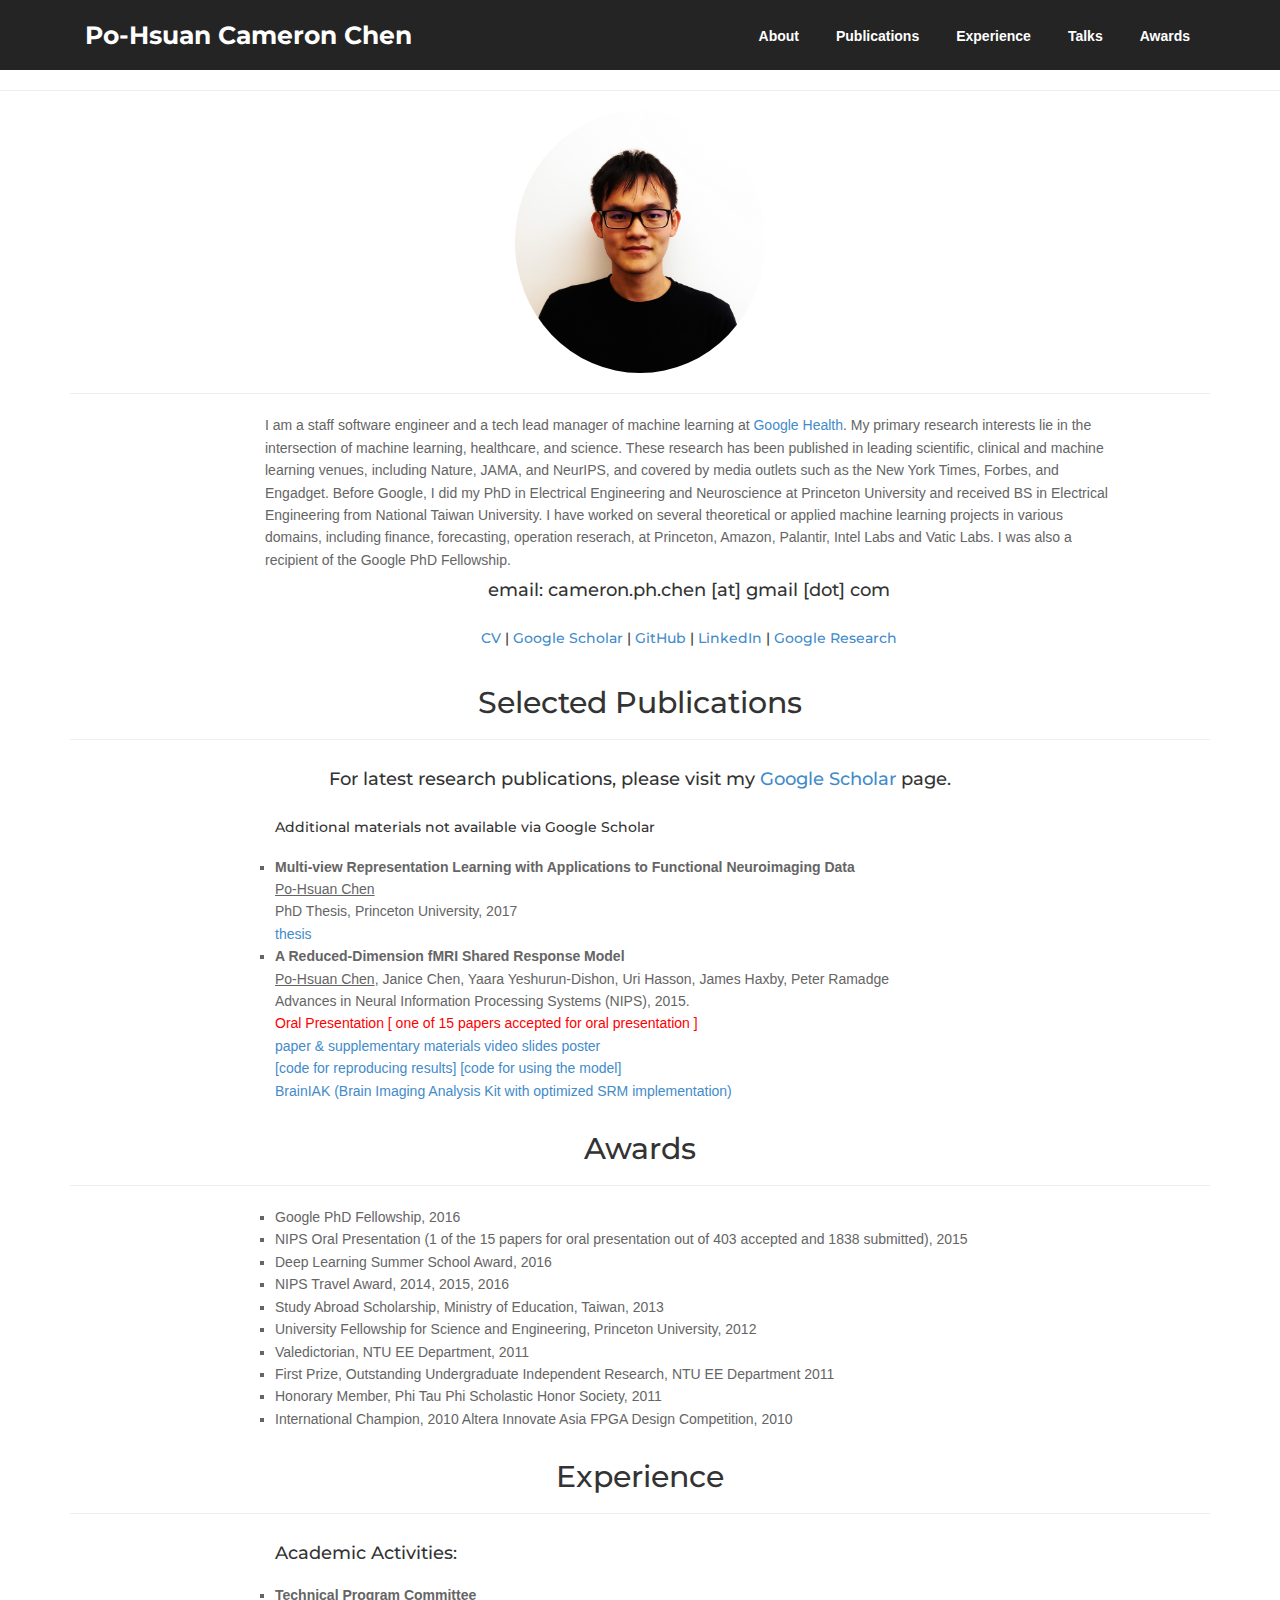
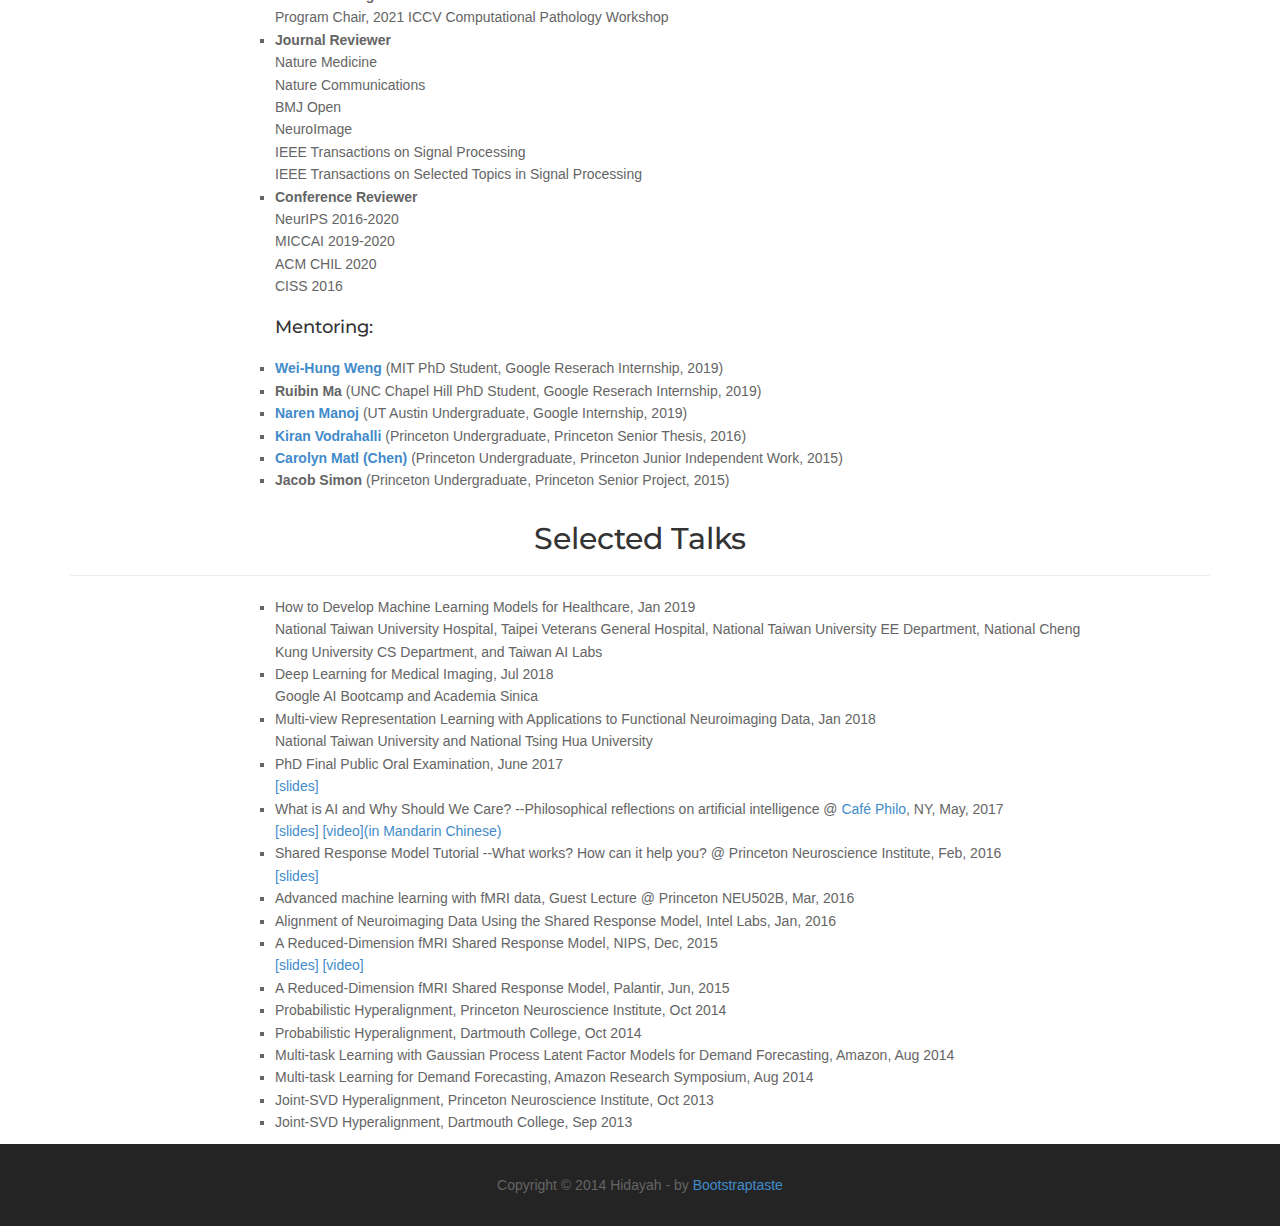
==== index.html @ 8812763a "update" ====
<!DOCTYPE html>
<html lang="en">
  <head>
    <meta charset="utf-8">
    <meta http-equiv="X-UA-Compatible" content="IE=edge">
    <meta name="viewport" content="width=device-width, initial-scale=1">
    <title>Po-Hsuan Cameron Chen</title>
    <!-- Bootstrap -->
    <link href="css/bootstrap.min.css" rel="stylesheet">
	<link rel="stylesheet" href="css/font-awesome.min.css" />
	<link rel="stylesheet" href="css/font-awesome.css" />
	<link rel="stylesheet" href="js/fancybox/jquery.fancybox.css" type="text/css" media="screen" />
	<link rel="stylesheet" type="text/css" href="css/isotope.css" media="screen" />
	<link rel="stylesheet" href="css/style.css">
    <!-- HTML5 Shim and Respond.js IE8 support of HTML5 elements and media queries -->
    <!-- WARNING: Respond.js doesn't work if you view the page via file:// -->
    <!--[if lt IE 9]>
      <script src="https://oss.maxcdn.com/html5shiv/3.7.2/html5shiv.min.js"></script>
      <script src="https://oss.maxcdn.com/respond/1.4.2/respond.min.js"></script>
    <![endif]-->
  </head>
  <body>
    <header>
		<div class="main-menu">
			<div class="container">
				<div class="row">
					<div class="col-md-6">						
						<h1><a class="navbar-brand" href="index.html" data-0="line-height:90px;" data-300="line-height:50px;">Po-Hsuan Cameron Chen
						</a></h1>   						
					</div>						
					<div class="col-md-6">
						<div class="dropdown">
							<ul class="nav nav-pills">
                    			<li class="page-scroll">
                        			<a href="#about">About</a>
                    			</li>
                    			<li class="page-scroll">
                                    <a href="#publications">Publications</a>
                                </li>
                                <li class="page-scroll">
                                    <a href="#experience">Experience</a>
                                </li>
                                <li class="page-scroll">
                                    <a href="#talks">Talks</a>
                                </li>
                                <li class="page-scroll">
                                    <a href="#awards">Awards</a>
                                </li>
							</ul>
						</div>
					</div>	
				</div>				
			</div>
		</div>
	</header>
    <!--div class="slider" align="middle">      
        <img src="img/profile_pic.jpg" alt="" class="img-circle center-block" width= 250>           
    </div-->

    <div class="row">
          <div class="col-lg-12 text-center">                
          <hr class="star-light">
          </div>
    </div>

    <img src="img/profile_pic.jpg" alt="" class="img-circle center-block" width= 250>           
	<!--div class="slider" align="middle">		
		<img src="img/profile_pic.jpg" alt="" class="img-circle center-block" width= 250>			
	</div-->

	<!-- column content -->
    <section class="success" id="about">
        <div class="container">
            <div class="row">
                <div class="col-lg-12 text-center">
                    
                    <hr class="star-light">
                </div>
            </div>
            <div class="row">
                <div class="col-lg-9 col-lg-offset-2">

                    I am a staff software engineer and a tech lead manager of machine learning at <a href="https://health.google/">Google Health</a>. My primary research interests lie in the intersection of machine learning, healthcare, and science. These research has been published in leading scientific, clinical and machine learning venues, including Nature, JAMA, and NeurIPS, and covered by media outlets such as the New York Times, Forbes, and Engadget. Before Google, I did my PhD in Electrical Engineering and Neuroscience at Princeton University and received BS in Electrical Engineering from National Taiwan University. I have worked on several theoretical or applied machine learning projects in various domains, including finance, forecasting, operation reserach, at Princeton, Amazon, Palantir, Intel Labs and Vatic Labs. I was also a recipient of the Google PhD Fellowship.

                    <div class="col-lg-12 text-center">
                        <h4>email: cameron.ph.chen [at] gmail [dot] com</h4>
                    </div>
                    
                    <div class="col-lg-12 text-center">
                        <h5><a href="files/Po-Hsuan_Cameron_Chen_CV.pdf">CV</a> | <a href="https://scholar.google.com/citations?hl=en&user=OrhZiAIAAAAJ/">Google Scholar</a> | <a href="https://github.com/cameronphchen">GitHub</a> | <a href="https://www.linkedin.com/in/cameronphchen/">LinkedIn</a> | <a href="https://research.google/people/PoHsuanCameronChen/">Google Research</a> </h5>
                        
                    </div>

                    
                </div>
            </div>
        </div>
    </section>	

    <section class="success" id="publications">
        <div class="container">
            <div class="row">
                <div class="col-lg-12 text-center">
                    <h2>Selected Publications</h2>
                    <hr class="star-light">
                </div>
                <div class="col-lg-12 text-center">
                    <h4>For latest research publications, please visit my <a target="_blank" href="https://scholar.google.com/citations?user=OrhZiAIAAAAJ&hl=en">Google Scholar</a> page. </h4>
                </div>
            </div>
            <UL TYPE="square" class="col-lg-9 col-lg-offset-2 text-left">
                <!-- <li><strong>Vulnerability of Antarctica’s ice shelves to meltwater-driven fracture</strong><br>
                    Ching-Yao Lai, Jonathan Kingslake, Martin G. Wearing, <u>Po-Hsuan Cameron Chen</u>, Pierre Gentine, Harold Li, Julian J. Spergel, J. Melchior van Wessem<br>
                    Nature, 2020<br>
                    <a target="_blank" href="https://rdcu.be/b6tyb">paper</a><br>
                </li>
                <li><strong>Lessons Learned from Developing ML for Healthcare</strong><br>
                    Yun Liu, <u>Po-Hsuan Cameron Chen</u><br>
                    Google AI Blog, 2019<br>
                    <a target="_blank" href="https://ai.googleblog.com/2019/12/lessons-learned-from-developing-ml-for.html">blog</a><br>
                </li>
                <li><strong>How to read articles that use machine learning: Users’ Guides to the Medical Literature</strong><br>
                    Yun Liu*, <u>Po-Hsuan Cameron Chen</u>*, Jonathan Krause, Lily Peng<br>
                    JAMA, 2019<br>
                    <a target="_blank" href="https://jamanetwork.com/journals/jama/article-abstract/2754798">paper</a><br>
                </li>
                <li><strong>How to develop machine learning models for healthcare</strong><br>
                    <u>Po-Hsuan Cameron Chen</u>*, Yun Liu*, Lily Peng<br>
                    Nature Materials, 2019<br>
                    <a target="_blank" href="https://rdcu.be/bxGE4">paper</a><br> -->
                
                <h5>Additional materials not available via Google Scholar</h5>
                <li><strong>Multi-view Representation Learning with Applications to Functional Neuroimaging Data</strong><br>
                    <u>Po-Hsuan Chen</u><br>
                    PhD Thesis, Princeton University, 2017<br>
                    <a target="_blank" href="files/pohsuan_chen_thesis.pdf">thesis</a><br>
                </li>
                <li><strong>A Reduced-Dimension fMRI Shared Response Model</strong><br>
                    <u>Po-Hsuan Chen</u>, Janice Chen, Yaara Yeshurun-Dishon, Uri Hasson, James Haxby, Peter Ramadge <br>
                    Advances in Neural Information Processing Systems (NIPS), 2015. <br>
                    <font color="red">Oral Presentation [ one of 15 papers accepted for oral presentation ]</font> <br>
                    <a target="_blank" href="http://papers.nips.cc/paper/5855-a-reduced-dimension-fmri-shared-response-model">paper & supplementary materials</a>
                    <a target="_blank" href="http://research.microsoft.com/apps/video/?id=259642">video</a>
                    <a target="_blank" href="files/20151210_NIPS_slides.pdf">slides</a>
                    <a target="_blank" href="files/20151210_NIPS_poster.pdf">poster</a> <br>
                    <a target="_blank" href="https://github.com/cameronphchen/SRM">[code for reproducing results]</a>
                    <a target="_blank" href="https://github.com/cameronphchen/Use_SRM">[code for using the model]</a><br>
                    <a target="_blank" href="https://github.com/IntelPNI/brainiak">BrainIAK (Brain Imaging Analysis Kit with optimized SRM implementation)</a>
                </li>
            </UL>
        </div>
    </section>	

    <section class="success" id="awards">
        <div class="container">
            <div class="row">
                <div class="col-lg-12 text-center">
                    <h2>Awards</h2>
                    <hr class="star-light">
                </div>
            </div>
            <UL TYPE="square" class="col-lg-9 col-lg-offset-2 text-left">
                <li>Google PhD Fellowship, 2016</li>
                <li>NIPS Oral Presentation (1 of the 15 papers for oral presentation out of 403 accepted and 1838 submitted), 2015</li>
                <li>Deep Learning Summer School Award, 2016</li>
                <li>NIPS Travel Award,  2014, 2015, 2016</li>
                <li>Study Abroad Scholarship, Ministry of Education, Taiwan, 2013</li>
                <li>University Fellowship for Science and Engineering, Princeton University, 2012</li>
                <li>Valedictorian, NTU EE Department, 2011</li>
                <li>First Prize, Outstanding Undergraduate Independent Research, NTU EE Department 2011</li>
                <li>Honorary Member, Phi Tau Phi Scholastic Honor Society, 2011</li>
                <li>International Champion, 2010 Altera Innovate Asia FPGA Design Competition, 2010</li>
            </UL>
        </div>
    </section>  

    <section class="success" id="experience">
            <div class="container">
                <div class="row">
                    <div class="col-lg-12 text-center">
                        <h2>Experience</h2>
                        <hr class="star-light">
                    </div>
                </div>
                
                <UL TYPE="square" class="col-lg-9 col-lg-offset-2 text-left">
                    <header><h4>Academic Activities:</h4></header>
                    <li><b>Technical Program Committee</b> <br>
                        Program Chair, 2021 ICCV Computational Pathology Workshop<br>
                    <li><b>Journal Reviewer</b> <br>
                        Nature Medicine<br>
                        Nature Communications<br>
                        BMJ Open<br>
                        NeuroImage<br>
                        IEEE Transactions on Signal Processing<br>
                        IEEE Transactions on Selected Topics in Signal Processing<br>
                    <li><b>Conference Reviewer</b> <br>
                        NeurIPS 2016-2020<br>
                        MICCAI 2019-2020<br>
                        ACM CHIL 2020<br>
                        CISS 2016<br>
                </UL>

                <UL TYPE="square" class="col-lg-9 col-lg-offset-2 text-left">
                    <header><h4>Mentoring:</h4></header>
                    
                    <li><b><a href="https://ckbjimmy.github.io/">Wei-Hung Weng</a> </b> (MIT PhD Student, Google Reserach Internship, 2019)<br>
                    <li><b>Ruibin Ma</b> (UNC Chapel Hill PhD Student, Google Reserach Internship, 2019)<br>
                    <li><b><a href="https://health.google/">Naren Manoj</a> </b> (UT Austin Undergraduate, Google Internship, 2019)<br>
                    <li><b><a href="https://kiranvodrahalli.github.io/">Kiran Vodrahalli</a> </b> (Princeton Undergraduate, Princeton Senior Thesis, 2016)<br>
                    <li><b><a href="https://https://carolyncmatl.github.io/">Carolyn Matl (Chen)</a> </b> (Princeton Undergraduate, Princeton Junior Independent Work, 2015)<br>
                    <li><b>Jacob Simon</b> (Princeton Undergraduate, Princeton Senior Project, 2015)<br>
                </UL>

            </div>
        </section>  

    <section class="success" id="talks">
        <div class="container">
            <div class="row">
                <div class="col-lg-12 text-center">
                    <h2>Selected Talks</h2>
                    <hr class="star-light">
                </div>
            </div>
            <UL TYPE="square" class="col-lg-9 col-lg-offset-2 text-left">
                <li>How to Develop Machine Learning Models for Healthcare, Jan 2019 <br>
                    National Taiwan University Hospital, Taipei Veterans General Hospital, National Taiwan University EE Department, National Cheng Kung University CS Department, and Taiwan AI Labs</li>
                <li>Deep Learning for Medical Imaging, Jul 2018<br>
                    Google AI Bootcamp and Academia Sinica</li>
                <li>Multi-view Representation Learning with Applications to Functional Neuroimaging Data, Jan 2018
                    <br> National Taiwan University and National Tsing Hua University</li>
                <li>PhD Final Public Oral Examination, June 2017</li>
                    <a target="_blank" href="files/20170620_FPO.pdf"> [slides] </a> 
                <li>What is AI and Why Should We Care?  --Philosophical reflections on artificial intelligence @  <a target="_blank" href="https://www.facebook.com/cafephiloatNY/">Café Philo</a>, NY, May, 2017 <br>
                    <a target="_blank" href="files/cafephilo_ai_philosophy.pdf"> [slides] </a> 
                    <a target="_blank" href="https://www.facebook.com/cafephiloatNY/videos/747117622079884/"> [video](in Mandarin Chinese) </a>
                <li>Shared Response Model Tutorial --What works? How can it help you? @ Princeton Neuroscience Institute, Feb, 2016</li>
                    <a target="_blank" href="files/20170215_SRM_Tutorial.pdf"> [slides] </a> 
                <li>Advanced machine learning with fMRI data, Guest Lecture @ Princeton NEU502B, Mar, 2016</li>
                <li>Alignment of Neuroimaging Data Using the Shared Response Model, Intel Labs, Jan, 2016</li>
                <li>A Reduced-Dimension fMRI Shared Response Model, NIPS, Dec, 2015</li>
                    <a target="_blank" href="files/20151210_NIPS_slides.pdf">[slides]</a>
                    <a target="_blank" href="http://research.microsoft.com/apps/video/?id=259642">[video]</a>
                <li>A Reduced-Dimension fMRI Shared Response Model, Palantir, Jun, 2015</li>
                <li>Probabilistic Hyperalignment, Princeton Neuroscience Institute, Oct 2014</li>
                <li>Probabilistic Hyperalignment, Dartmouth College, Oct 2014</li>
                <li>Multi-task Learning with Gaussian Process Latent Factor Models for Demand Forecasting, Amazon, Aug 2014</li>
                <li>Multi-task Learning for Demand Forecasting, Amazon Research Symposium, Aug 2014</li>
                <li>Joint-SVD Hyperalignment, Princeton Neuroscience Institute, Oct 2013</li>
                <li>Joint-SVD Hyperalignment, Dartmouth College, Sep 2013</li>
            </UL>
        </div>
    </section>  

	<!-- end column content -->	
	<footer>
		<section id="footer" class="section footer">
			<div class="container">
				<div class="row animated opacity mar-bot20" data-andown="fadeIn" data-animation="animation">
				</div>
				<div class="row align-center copyright">
					<div class="col-sm-12"><p>Copyright &copy; 2014 Hidayah - by <a href="http://bootstraptaste.com">Bootstraptaste</a></p></div>

				</div>
			</div>
		</section>
		<a href="#" class="scrollup"><i class="fa fa-chevron-up"> </i></a>
	</footer>		
    <!-- jQuery (necessary for Bootstrap's JavaScript plugins) -->
    <script src="https://ajax.googleapis.com/ajax/libs/jquery/1.11.1/jquery.min.js"></script>
    <!-- Include all compiled plugins (below), or include individual files as needed -->
    <script src="js/bootstrap.min.js"></script>
	<script src="js/jquery.isotope.min.js"></script>
	<script src="js/fancybox/jquery.fancybox.pack.js"></script>
	<script src="js/wow.min.js"></script>
	<script src="js/functions.js"></script>
    <script>
    (function(i,s,o,g,r,a,m){i['GoogleAnalyticsObject']=r;i[r]=i[r]||function(){
    (i[r].q=i[r].q||[]).push(arguments)},i[r].l=1*new Date();a=s.createElement(o),
    m=s.getElementsByTagName(o)[0];a.async=1;a.src=g;m.parentNode.insertBefore(a,m)
    })(window,document,'script','//www.google-analytics.com/analytics.js','ga');
    ga('create', 'UA-57109527-1', 'auto');
    ga('send', 'pageview');
    </script>
  </body>
</html>
---- css/isotope.css ----
/* Start: Recommended Isotope styles */

/**** Isotope Filtering ****/

.isotope-item {
  z-index: 2;
}

.isotope-hidden.isotope-item {
  pointer-events: none;
  z-index: 1;
}

/**** Isotope CSS3 transitions ****/

.isotope,
.isotope .isotope-item {
  -webkit-transition-duration: 0.8s;
     -moz-transition-duration: 0.8s;
      -ms-transition-duration: 0.8s;
       -o-transition-duration: 0.8s;
          transition-duration: 0.8s;
}

.isotope {
  -webkit-transition-property: height, width;
     -moz-transition-property: height, width;
      -ms-transition-property: height, width;
       -o-transition-property: height, width;
          transition-property: height, width;
}

.isotope .isotope-item {
  -webkit-transition-property: -webkit-transform, opacity;
     -moz-transition-property:    -moz-transform, opacity;
      -ms-transition-property:     -ms-transform, opacity;
       -o-transition-property:         top, left, opacity;
          transition-property:         transform, opacity;
}

/**** disabling Isotope CSS3 transitions ****/

.isotope.no-transition,
.isotope.no-transition .isotope-item,
.isotope .isotope-item.no-transition {
  -webkit-transition-duration: 0s;
     -moz-transition-duration: 0s;
      -ms-transition-duration: 0s;
       -o-transition-duration: 0s;
          transition-duration: 0s;
}

/* End: Recommended Isotope styles */



/* disable CSS transitions for containers with infinite scrolling*/
.isotope.infinite-scrolling {
  -webkit-transition: none;
     -moz-transition: none;
      -ms-transition: none;
       -o-transition: none;
          transition: none;
}



/**** Isotope styles ****/

/* required for containers to inherit vertical size from window */
/*html,
body {
  height: 100%;
}*/

#container {
  border: 1px solid #666;
  padding: 5px;
  margin-bottom: 20px;
}

.element {
  width: 110px;
  height: 110px;
  margin: 5px;
  float: left;
  overflow: hidden;
  position: relative;
  background: #888;
  color: #222;
  -webkit-border-top-right-radius: 1.2em;
      -moz-border-radius-topright: 1.2em;
          border-top-right-radius: 1.2em;
}

.element.alkali          { background: #F00; background: hsl(   0, 100%, 50%); }
.element.alkaline-earth  { background: #F80; background: hsl(  36, 100%, 50%); }
.element.lanthanoid      { background: #FF0; background: hsl(  72, 100%, 50%); }
.element.actinoid        { background: #0F0; background: hsl( 108, 100%, 50%); }
.element.transition      { background: #0F8; background: hsl( 144, 100%, 50%); }
.element.post-transition { background: #0FF; background: hsl( 180, 100%, 50%); }
.element.metalloid       { background: #08F; background: hsl( 216, 100%, 50%); }
.element.other.nonmetal  { background: #00F; background: hsl( 252, 100%, 50%); }
.element.halogen         { background: #F0F; background: hsl( 288, 100%, 50%); }
.element.noble-gas       { background: #F08; background: hsl( 324, 100%, 50%); }


.element * {
  position: absolute;
  margin: 0;
}

.element .symbol {
  left: 0.2em;
  top: 0.4em;
  font-size: 3.8em;
  line-height: 1.0em;
  color: #FFF;
}
.element.large .symbol {
  font-size: 4.5em;
}

.element.fake .symbol {
  color: #000;
}

.element .name {
  left: 0.5em;
  bottom: 1.6em;
  font-size: 1.05em;
}

.element .weight {
  font-size: 0.9em;
  left: 0.5em;
  bottom: 0.5em;
}

.element .number {
  font-size: 1.25em;
  font-weight: bold;
  color: hsla(0,0%,0%,.5);
  right: 0.5em;
  top: 0.5em;
}

.variable-sizes .element.width2 { width: 230px; }

.variable-sizes .element.height2 { height: 230px; }

.variable-sizes .element.width2.height2 {
  font-size: 2.0em;
}

.element.large,
.variable-sizes .element.large,
.variable-sizes .element.large.width2.height2 {
  font-size: 3.0em;
  width: 350px;
  height: 350px;
  z-index: 100;
}

.clickable .element:hover {
  cursor: pointer;
}

.clickable .element:hover h3 {
  text-shadow:
    0 0 10px white,
    0 0 10px white
  ;
}

.clickable .element:hover h2 {
  color: white;
}
---- css/style.css ----
/* ==== Google font ==== */
@import url('http://fonts.googleapis.com/css?family=Lato:400,300,700,900');
@import url(http://fonts.googleapis.com/css?family=Montserrat:400,700);
/* === fontawesome === */
@import url('font-awesome.css');
/* ==== overwrite bootstrap standard ==== */


@import url('animate.css');
/*==========================================================================
  General
  ========================================================================== */
body {
	font-family:'Open Sans', Arial, sans-serif;
	font-size:14px;
	font-weight:300;
	line-height:1.6em;
	color:#656565;
	overflow-x:hidden;
 }
 
p {
	color:#656565;
	font-family:'Open Sans', Arial, sans-serif;
	font-weight:300;
}
 h1,h2, h3, h4, h5, h6 {
	font-family: 'Montserrat', sans-serif;
	font-weight:500;
	line-height:1.1em;
	color:#333;
	margin-bottom: 20px;
}

/*===========================
  --- Header & menu ----
=========================== */
.main-menu {
	background-color:#242424;	
}

.dropdown ul.nav li a {
	color:#fff;

}

.dropdown ul.nav li a:hover {
	color:#428bca;

}

h1 a.navbar-brand {
	font-size: 25px;
	color: #fff;
	font-weight: 700;
	text-shadow: none;
	margin-bottom: 10px;
	margin-top:-10px;
}

span {
	color:#428bca;
}
.nav-pills  {
    float: right;
	font-weight:800;
	color:#fff;
}
ul.nav-pills  {
	margin-top:10px;
	color:fff;
	padding:5px;
}

.nav-pills > li > a {
  border-radius: 0px;
}
.nav-pills > li + li {
  margin-left: 7px;
}
.nav-pills > li.active > a,
.nav-pills > li.active > a:hover,
.nav-pills > li.active > a:focus {
  color: #fff;
  background-color: #EEE;
}
.nav-pills > li.active > a{
	background-color: #428bca;
}

.nav-pills > li.active > a:focus {
	background-color: #000;
}


.slider {
	margin-top:10px;
	margin-bottom:-30px;
}
/* --- section box --- */
.align-center {
	text-align: center;	
	margin-top:10px;	
}

#main-content {
	padding:50px 0;
	text-align:center;	
}
.big-box {
	margin-bottom:40px;
}

.align-center:hover  i {
	color:#428bca;	
	-webkit-transition-duration: 2s;
  -moz-transition-duration: 2s;
  -o-transition-duration: 2s;
  transition-duration: 2s;
}	

.box-bg {  	
	margin-bottom:80px; 
}

.thumbnail {
  display: block;
  padding: 4px;
  margin-top: 70px; 
  background-color: #fff;
  border: 1px solid #ddd;
  border-radius: 1px;
  -webkit-transition: all .2s ease-in-out;
       -o-transition: all .2s ease-in-out;
          transition: all .2s ease-in-out;
}

/*===========================
  Portfolio
============================ */
/* --- section heading --- */
.section-header {
	text-align: center;
}
.section-header h2.section-heading {
	text-transform: uppercase;
	font-weight: 700;
}

#section-works {
	margin-top:30px;
	margin-bottom:30px;	
}

nav#filter a {
	background-color: #EEE;
	color:#555;	
}

nav#filter a:hover, nav#filter a.current {
	background-color: #428bca;
	color:#fff;
}

.isotopeWrapper article{
    margin-bottom: 30px;
}

#portfolio img  {
	width:100%;
}

#portfolio article p {
	margin-bottom:1.45em;/*set next row on the baseline*/
}
nav#filter {
	margin-bottom:1.5em;
}

nav#filter li {
	display:inline-block;
	margin:0 0 0 5px;
}
nav#filter a {
	padding: 4px 12px;
	line-height: 20px;
	text-decoration: none;
}
nav#filter ul {
	margin-top:30px;
}

.portfolio-items article img {width:100%;} 

.portfolio-item {
	display: block;
	position: relative;
	-webkit-transition: all 0.2s ease-in-out;
	-moz-transition: all 0.2s ease-in-out;
	-o-transition: all 0.2s ease-in-out;
	transition: all 0.2s ease-in-out;
}
.portfolio-item img {
	-webkit-transition: all 300ms linear;
	-moz-transition: all 300ms linear;
	-o-transition: all 300ms linear;
	-ms-transition: all 300ms linear;
	transition: all 300ms linear;

}
.portfolio-item .portfolio-desc {
    display: block;
    opacity: 0;
    position: absolute;
    width: 100%;
	left: 0;
	top: 0;
	color: rgba(220, 220, 220);
}

.portfolio-item:hover .portfolio-desc {
	padding-top: 20%;
	height: 100%;
    transition: all 200ms ease-in-out 0s;
	opacity: 1;
}

.portfolio-item .portfolio-desc a {
	color: #fff;	
}
.portfolio-item .portfolio-desc a:hover {
	/*text-shadow: 2px 2px 1px rgba(0, 0, 0, 0.7);*/
	text-decoration: none;	
}
.portfolio-item .portfolio-desc i:hover {
	color:#fff;	
}
.portfolio-item .portfolio-desc .folio-info {
	top:-20px;
	padding: 30px;
	height: 0;
    opacity: 0;
    position: relative;
}

.portfolio-item:hover .folio-info{
	height: 100%;
    opacity: 1;
    transition: all 500ms ease-in-out 0s;
	top:5px;
	background-color: #428bca ;
	text-align:center;
}

.portfolio-item .portfolio-desc .folio-info h5 {
	text-transform: uppercase;
	text-align:center;
}
.portfolio-item .portfolio-desc .folio-info p {
	color: #ffffff;
	font-size: 12px;
}

/* --- Map --- */
.map{
	position:relative;
	margin-top:0px;
	margin-bottom:40px;
}

.map iframe{
	width:100%;
	height:450px;
	border:none;
}

.map-grid iframe{
	width:100%;
	height:350px;
	border:none;
	margin:0 0 -5px 0;
	padding:0;
}


/* --- contact form  ---- */
#content {
	background-color:#f9f9f9;
}
form#contactform input[type="text"] {
  width: 100%;
  border: 1px solid #f9f9f9;
  min-height: 40px;
  padding-left:20px;
  font-size:13px;
  padding-right:20px;
  -webkit-box-sizing: border-box;
     -moz-box-sizing: border-box;
          box-sizing: border-box;

}

form#contactform textarea {
border: 1px solid #f9f9f9;
  width: 100%;
  padding-left:20px;
  padding-top:10px;
  font-size:13px;
  padding-right:20px;
  -webkit-box-sizing: border-box;
     -moz-box-sizing: border-box;
          box-sizing: border-box;
	margin-top:10px;
}

form#contactform .validation {
	font-size:11px;
}

#sendmessage {
	border:1px solid #e9e9e9;
	background:#f6f6f6;
	display:none;
	text-align:center;
	padding:15px 12px 15px 65px;
	margin:10px 0;
	font-weight:600;
	margin-bottom:30px;	
}

#sendmessage.show,.show  {
	display:block;
}

/* --- comment form ---- */
form#commentform input[type="text"] {
  width: 100%;
  min-height: 40px;
  padding-left:20px;
  font-size:13px;
  padding-right:20px;
  -webkit-box-sizing: border-box;
     -moz-box-sizing: border-box;
          box-sizing: border-box;
	-webkit-border-radius: 2px 2px 2px 2px;
		-moz-border-radius: 2px 2px 2px 2px;
			border-radius: 2px 2px 2px 2px;

}

form#commentform textarea {
  width: 100%;
  padding-left:20px;
  padding-top:10px;
  font-size:13px;
  padding-right:20px;
  -webkit-box-sizing: border-box;
     -moz-box-sizing: border-box;
          box-sizing: border-box;
	-webkit-border-radius: 2px 2px 2px 2px;
		-moz-border-radius: 2px 2px 2px 2px;
			border-radius: 2px 2px 2px 2px;
}

.btn-theme {
	background-color:#EEE;
	text-decoration: none;
	border-radius:0px;
	margin-bottom:50px;
	margin-top:10px;
	color:#777;
}
.btn-theme:hover {
	color:#428bca;
	text-decoration: none;	
}
.pull-right {
	color:#428bca;
}

.sections-header {
	text-align: center;
	margin-bottom:30px;
}
.sections-header h2.sections-heading {
	text-transform: uppercase;
	font-weight: 700;	
}

article{
	margin-bottom:40px;
}

article .post-heading h3 {
	margin-bottom:20px;
}

article .post-heading h3 a {
	font-weight:700;
	color:#353535;
}

article .post-heading h3 a:hover {
	text-decoration:none;
}

/* --- post meta --- */
.post-meta {
	background:#fcfcfc;
	border:1px solid #e6e6e6;
	border-top:none;
	text-align:center;
}

.post-meta .format {
	border-bottom:1px solid #e6e6e6;
	padding:10px 0 10px;
}

.post-meta i{
	margin:0;
}

.post-meta .date {
	border-bottom:1px solid #e6e6e6;
	padding:10px 0 10px;
}

.post-meta .date span {
	text-align:center;
	color:#999;
	font-size:12px;
	font-weight:600;
}

.post-meta .comments {
	padding:10px 0 10px;
}

.post-meta .comments a {
	color:#999;
	font-size:12px;
	font-weight:700;
}

.post-meta .comments a:hover {
	text-decoration:none;
}

/* --- post format --- */

.post-image {
	margin-bottom:20px;
}

.post-quote {
	margin-bottom:20px;
}

.post-video {
	margin-bottom:20px;
}

.post-audio {
	margin-bottom:20px;
}

.post-link {
	margin-bottom:20px;
}

.post-slider {
	margin-bottom:20px;
}

.post-quote blockquote {
	font-size:16px;
	color:#999;
	font-family:'Noto Serif', serif;
	font-style:italic;
	line-height:1.6em;
}

.post-image img:hover {
  -webkit-box-shadow: 0 0 2px #979797;
     -moz-box-shadow: 0 0 2px #979797;
          box-shadow: 0 0 2px #979797;	
  -webkit-transition: all 1s ease-in-out;
  -moz-transition: all 1s ease-in-out;
  -o-transition: all 1s ease-in-out;
  transition: all 1s ease-in-out;
}

ul.meta-post{
	float:left;
	margin: 0;
	padding:0;
	list-style:none;
}

ul.meta-post li{
	float:left;
	margin:0 10px 0 0;
	padding:0;
	list-style:none;
	border-right:1px dotted #e9e9e9;
	padding-right:10px;
}

ul.meta-post li i {
	float:left;
	font-size:12px;
	margin:2px 5px 0 0;
}

ul.meta-post li a{
	color:#999;
	float:left;
	font-size:12px;
	font-weight:600;
}

/* --- single post --- */
.bottom-article{
	overflow: hidden;
	border-top:1px solid #f5f5f5;
	border-bottom:1px solid #f5f5f5;
	padding:10px 0 10px 0;
	margin-top:20px;
}

/* --- author info --- */

.about-author {
	border:1px solid #f5f5f5;
	padding:20px;
	float:left;
	margin-bottom:5px;
}

.about-author h5 {
	margin-bottom:10px;
}

/* --- Comment --- */

.comment-area {
	float:left;
	width:100%;
	margin-top:30px;	
}


.media-content{
	overflow:hidden;
	margin-left:12px;
	border-bottom:1px dotted #d5d5d5;
	padding-bottom:20px;
}

.media-content h6 {
	font-size:14px;
	font-weight:700;
}

.media-content span{
	color:#a9a9a9;
	font-size:14px;
	font-weight:300;
}

.comment-area .thumbnail > img {
  display: block;
	width:60px;
	height:60px;
}
.filter-list{
	margin-top:20px;
}

/* --- pagination --- */

#pagination a,
#pagination span {
    display: block;
    float: left;
    margin: 0 7px 0 0;
    padding: 7px 10px 6px 10px;
    font-size: 12px;
    line-height:12px;
    color: #888;
	font-weight:600;
	margin-bottom:40px;
}

#pagination a:hover {
    color: #428bca;
	text-decoration:none;
}

#pagination span.current {
    background: #428bca;
    color: #fff;
    font-weight: bold;
}

aside{
	position:relative;
	margin-bottom:40px;
}

.sidebar-nav{
	float:left;
	width:100%;
}

.right-sidebar{
	border-left:1px solid #f5f5f5;
	padding:0 0 0 30px;
-webkit-box-shadow:inset 1px 0 0 0 rgba(0,0,0,.01);
box-shadow:inset 1px 0 0 0 rgba(0,0,0,.01);

}

.left-sidebar{
	border-right:1px solid #f5f5f5;
	padding:0 30px 0 0;
-webkit-box-shadow:inset 1px 0 0 0 rgba(0,0,0,.01);
box-shadow:inset 1px 0 0 0 rgba(0,0,0,.01);
}

.left-sidebar .widget h3, .left-sidebar .widget .widget-content{
	padding-right:20px;
}
.widget form.form-search {
	border-radius:0px;
	margin-top:10px;
}

aside .widget {
	margin-bottom:40px;
}

ul.cat a:hover {
	color:#428bca;
}
ul.cat, ul.recent, ul.folio-detail, ul.contact-info{
	margin:0;
	padding:0;
	list-style:none;
}

ul.cat li, ul.recent li, ul.folio-detail li, ul.contact-info li{
	margin:0 0 15px 0;
	list-style:none;
}

ul.cat li a, ul.folio-detail li a{
	color:#656565;
}

ul.folio-detail li label{
	display:inline;
	cursor:default;
	color:#353535;
	font-weight:bold;
}

.widget ul.recent li {
	margin-bottom:20px;
}

ul.recent li h6 {
	margin:0 0 10px 0;
}

ul.recent li h6 a{
	color:#353535;
	font-size:16px;
	font-weight:600;
	margin-right:20px;
}

.widget ul.tags {
	list-style:none;
	margin:0;
	margin-left: 0;
	padding-left:0;
}

.widget ul.tags li {
	margin:0 5px 15px 0;
	display:inline-block;
}

.widget ul.tags li a {
	background:#e6e6e6;
	color:#333;
	padding:5px 10px;
}

.widget ul.tags li a:hover {
	text-decoration:none;
	color:#fff;
	background-color:#428bca;
}

.widgetheading {
	width:100%;
	padding:0;
}

#bottom .widgetheading {
	position: relative;
	border-bottom: #e6e6e6 1px solid;
	padding-bottom: 9px;
}

aside .widgetheading {
	position: relative;
	border-bottom: #e9e9e9 1px solid;
	padding-bottom: 9px;
}

/* --- search form --- */
.search{
	float:right;
	margin:35px 0 0;
	padding-bottom:0;
}

#inner-headline form.input-append {
	margin-top:10px;
	padding:0;
}

/* ===================================
Responsive media
==================================== */

.video-container,.map-container,.embed-container 		{ position:relative; margin:0 0 15px 0;	padding-bottom:51%; padding-top:30px; height:0; overflow:hidden; border:none; }
.embed-container iframe,
.embed-container object,
.embed-container embed,
.video-container iframe,
.map-container iframe,
.map-container object,
.map-container embed,
.video-container object,  
.video-container embed 					{ position:absolute; top:0; left:0; width:100%; height:100%; }
iframe {
	border:none;
}

img.img-polaroid {
	margin:0 0 20px 0;
}
.img-box {
	max-width:100%;
}

/*=========================
  Footer
 ================= */

section#footer {
	background: #242424;
	margin-bottom:-50px;
	padding:20px;
}

section#footer .copyright {
	text-align: center;
}

/* footer social icons */
ul.social-network {
	list-style: none;
	display: inline;
	margin-left:0 !important;
	padding: 0;
}
ul.social-network li {
	display: inline;
	margin: 0 5px;
}

/* footer menu */
ul.footer-menu {
	list-style: none;
	display: inline;
	margin-left:0 !important;
	padding: 0;
}
ul.footer-menu li {
	display: inline;
	margin: 0 5px;
}

a.scrollup{
	height:30px;
	width:32px;
	color:#fff;
	font-size:18px;
	line-height:32px;
	text-align:center;
	text-decoration:none;
	position:fixed;
	bottom:40px;
	right:20px;
	z-index:9999;
	opacity:0.5;
}
a.scrollup:hover{
	opacity:1;
	color:#fff;
}
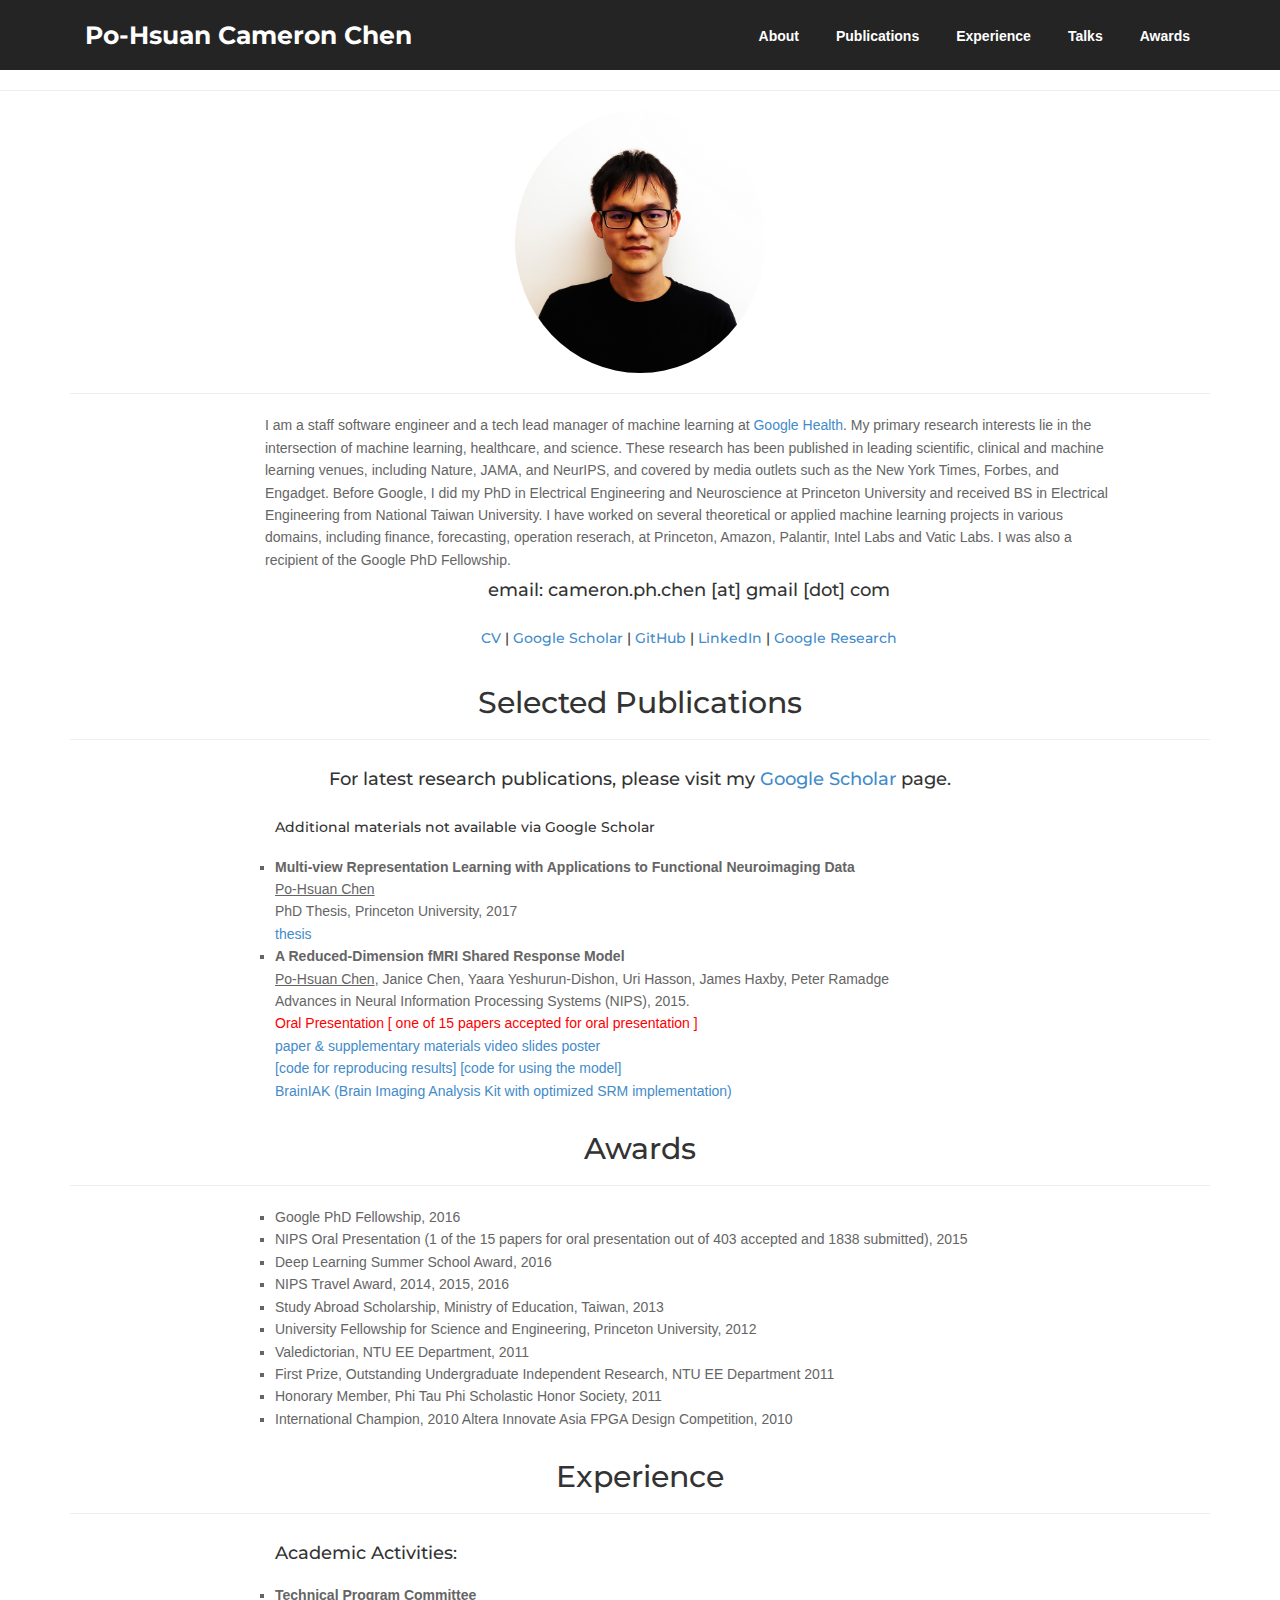
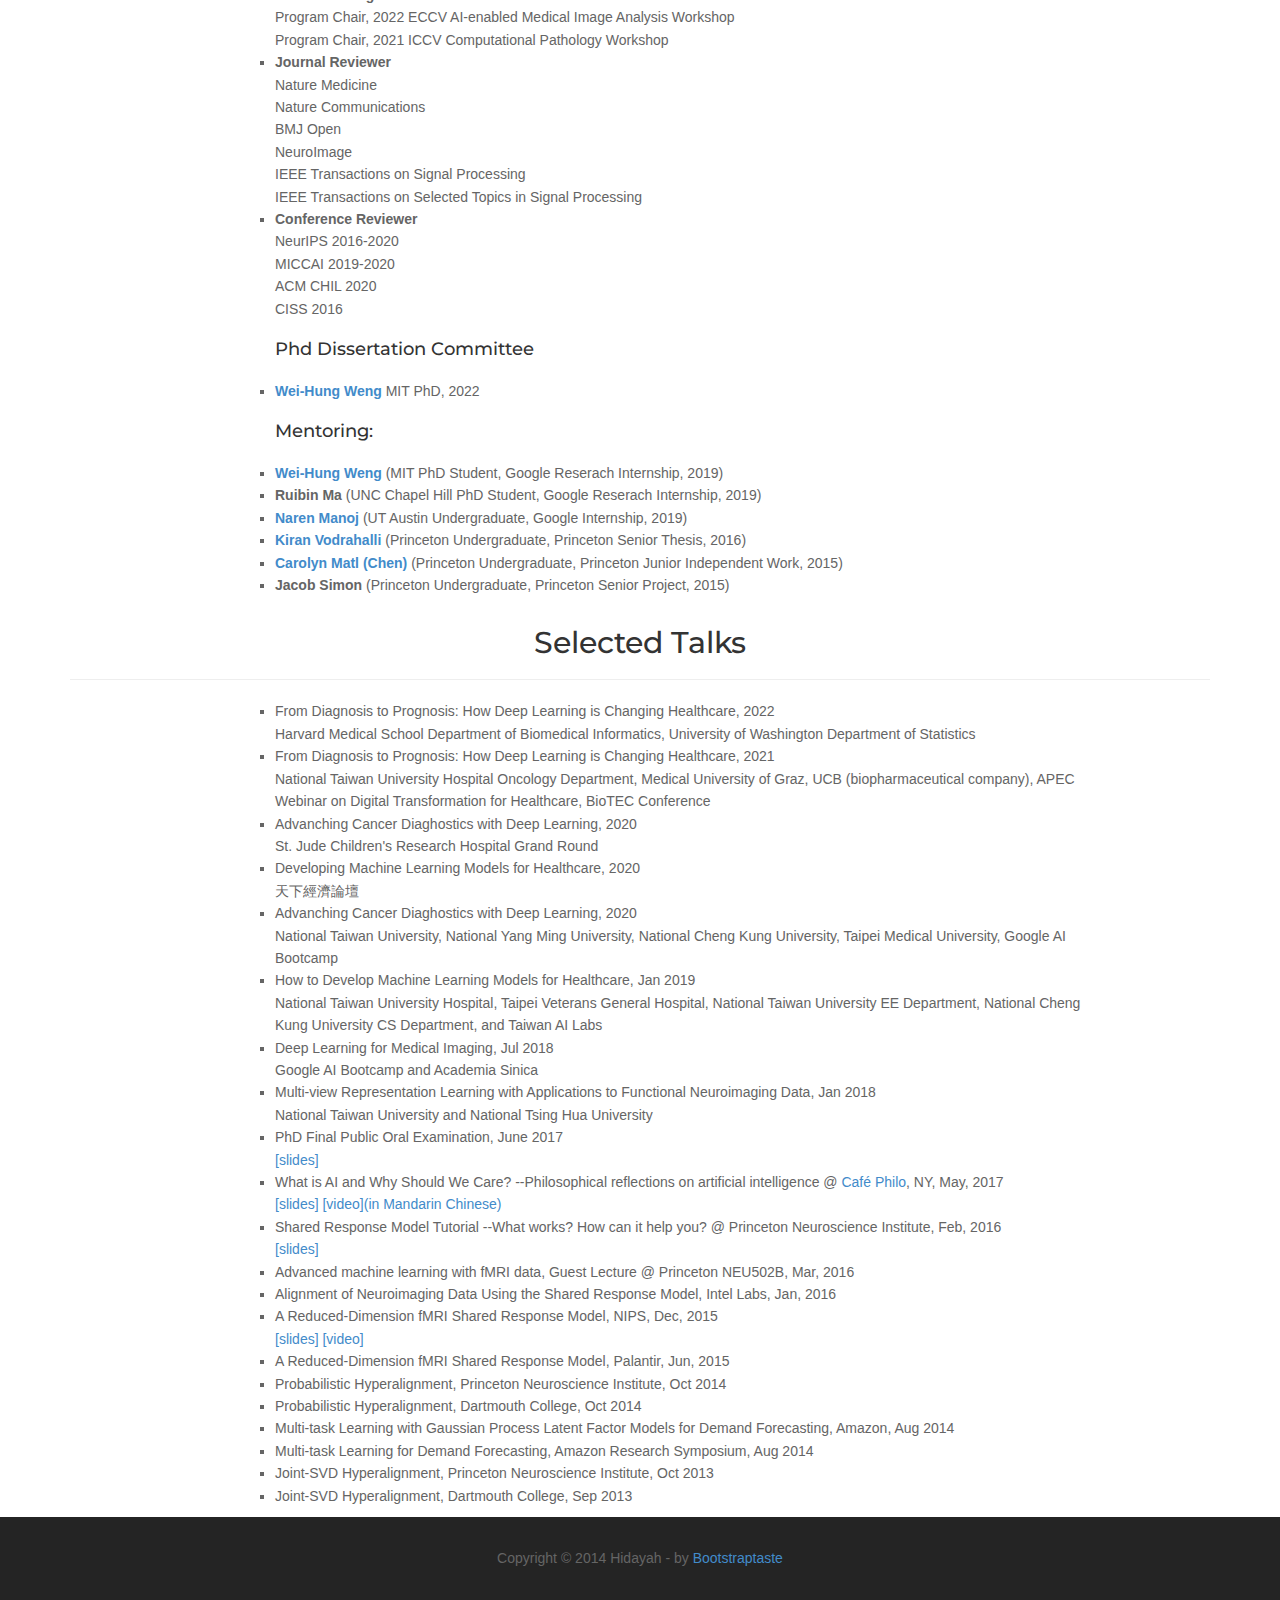
==== commit 69eb3f35: "Update" ====
--- a/index.html
+++ b/index.html
@@ -186,6 +186,7 @@
                 <UL TYPE="square" class="col-lg-9 col-lg-offset-2 text-left">
                     <header><h4>Academic Activities:</h4></header>
                     <li><b>Technical Program Committee</b> <br>
+                        Program Chair, 2022 ECCV AI-enabled Medical Image Analysis Workshop<br>
                         Program Chair, 2021 ICCV Computational Pathology Workshop<br>
                     <li><b>Journal Reviewer</b> <br>
                         Nature Medicine<br>
@@ -200,6 +201,11 @@
                         ACM CHIL 2020<br>
                         CISS 2016<br>
                 </UL>
+                <UL TYPE="square" class="col-lg-9 col-lg-offset-2 text-left">
+                    <header><h4>Phd Dissertation Committee</h4></header>
+                    
+                    <li><b><a href="https://ckbjimmy.github.io/">Wei-Hung Weng</a> </b>MIT PhD, 2022<br>
+                </UL>
 
                 <UL TYPE="square" class="col-lg-9 col-lg-offset-2 text-left">
                     <header><h4>Mentoring:</h4></header>
@@ -224,6 +230,16 @@
                 </div>
             </div>
             <UL TYPE="square" class="col-lg-9 col-lg-offset-2 text-left">
+                <li>From Diagnosis to Prognosis: How Deep Learning is Changing Healthcare, 2022 <br>
+                    Harvard Medical School Department of Biomedical Informatics, University of Washington Department of Statistics  </li>
+                <li>From Diagnosis to Prognosis: How Deep Learning is Changing Healthcare, 2021 <br>
+                    National Taiwan University Hospital Oncology Department, Medical University of Graz, UCB (biopharmaceutical company), APEC Webinar on Digital Transformation for Healthcare, BioTEC Conference  </li>
+                <li>Advanching Cancer Diaghostics with Deep Learning, 2020 <br>
+                    St. Jude Children's Research Hospital Grand Round </li>
+                <li>Developing Machine Learning Models for Healthcare, 2020 <br>
+                    天下經濟論壇</li>
+                <li>Advanching Cancer Diaghostics with Deep Learning, 2020 <br>
+                    National Taiwan University, National Yang Ming University, National Cheng Kung University, Taipei Medical University, Google AI Bootcamp </li>
                 <li>How to Develop Machine Learning Models for Healthcare, Jan 2019 <br>
                     National Taiwan University Hospital, Taipei Veterans General Hospital, National Taiwan University EE Department, National Cheng Kung University CS Department, and Taiwan AI Labs</li>
                 <li>Deep Learning for Medical Imaging, Jul 2018<br>
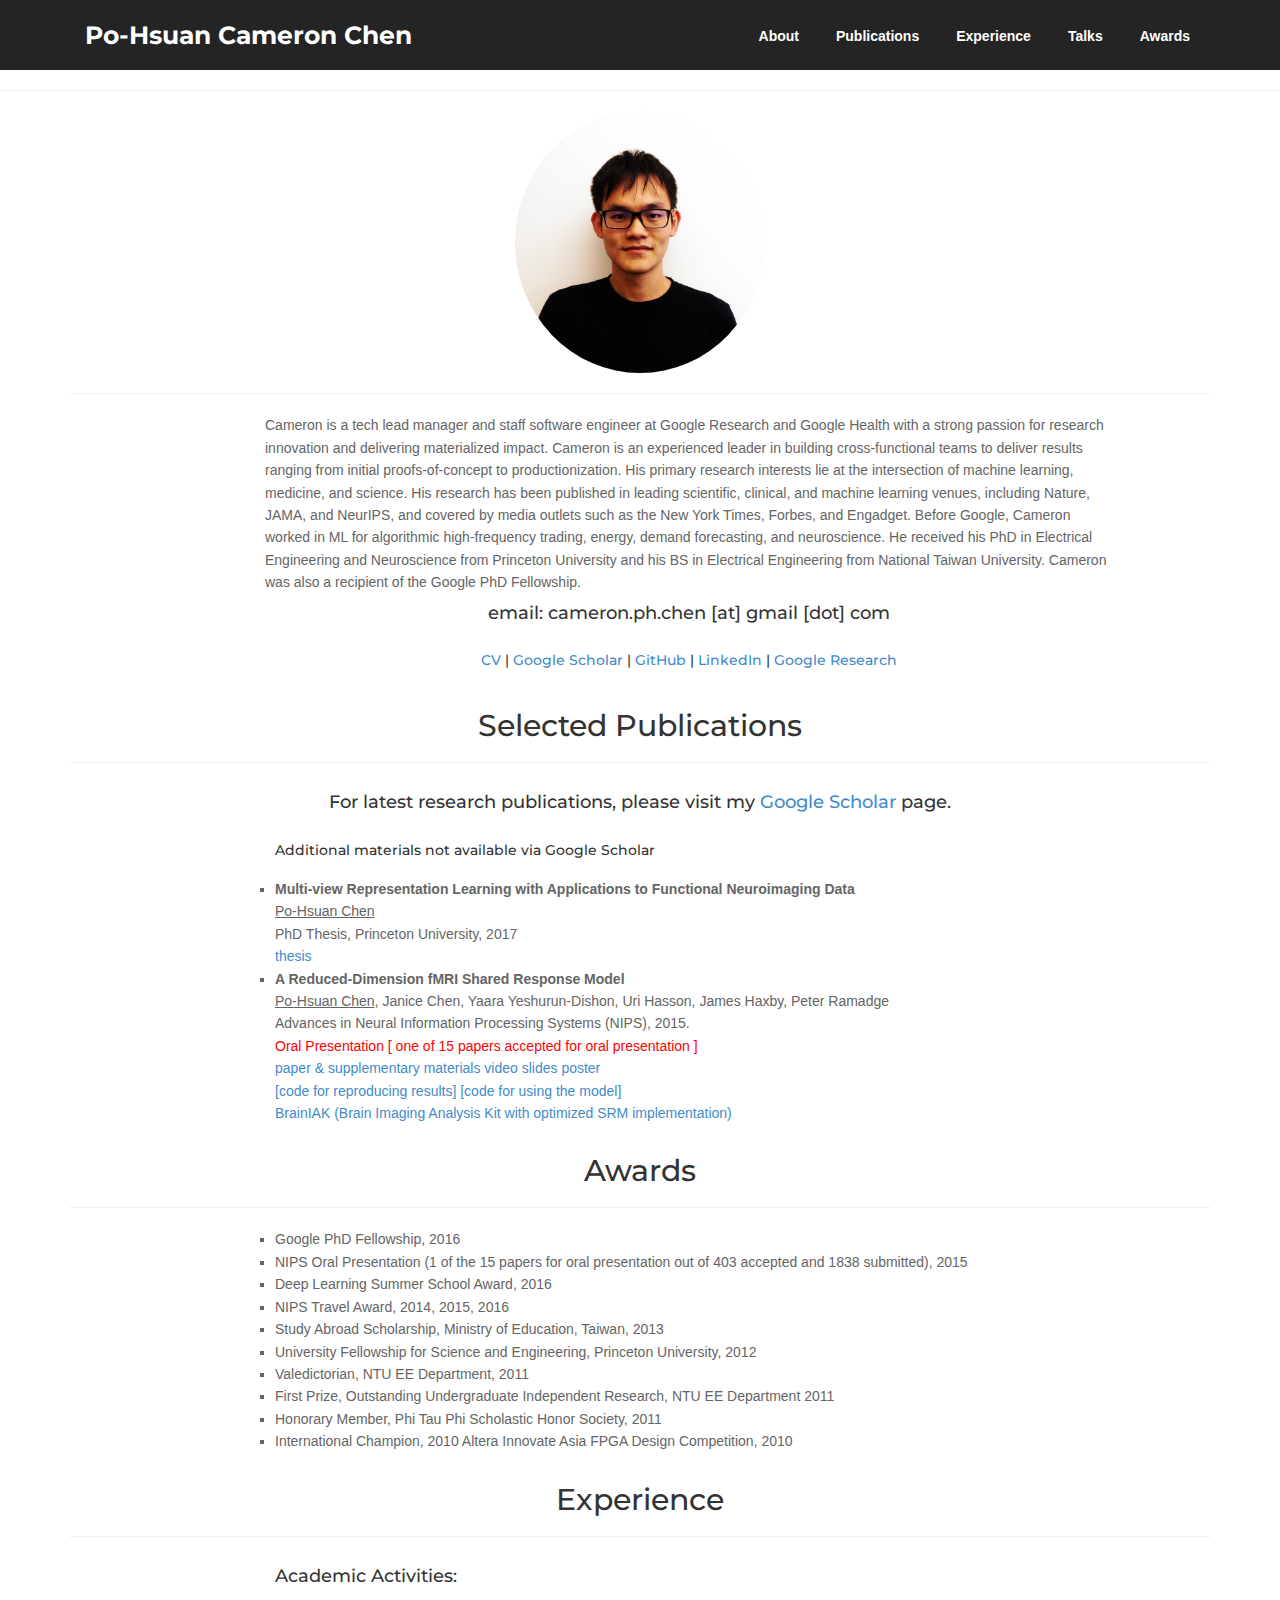
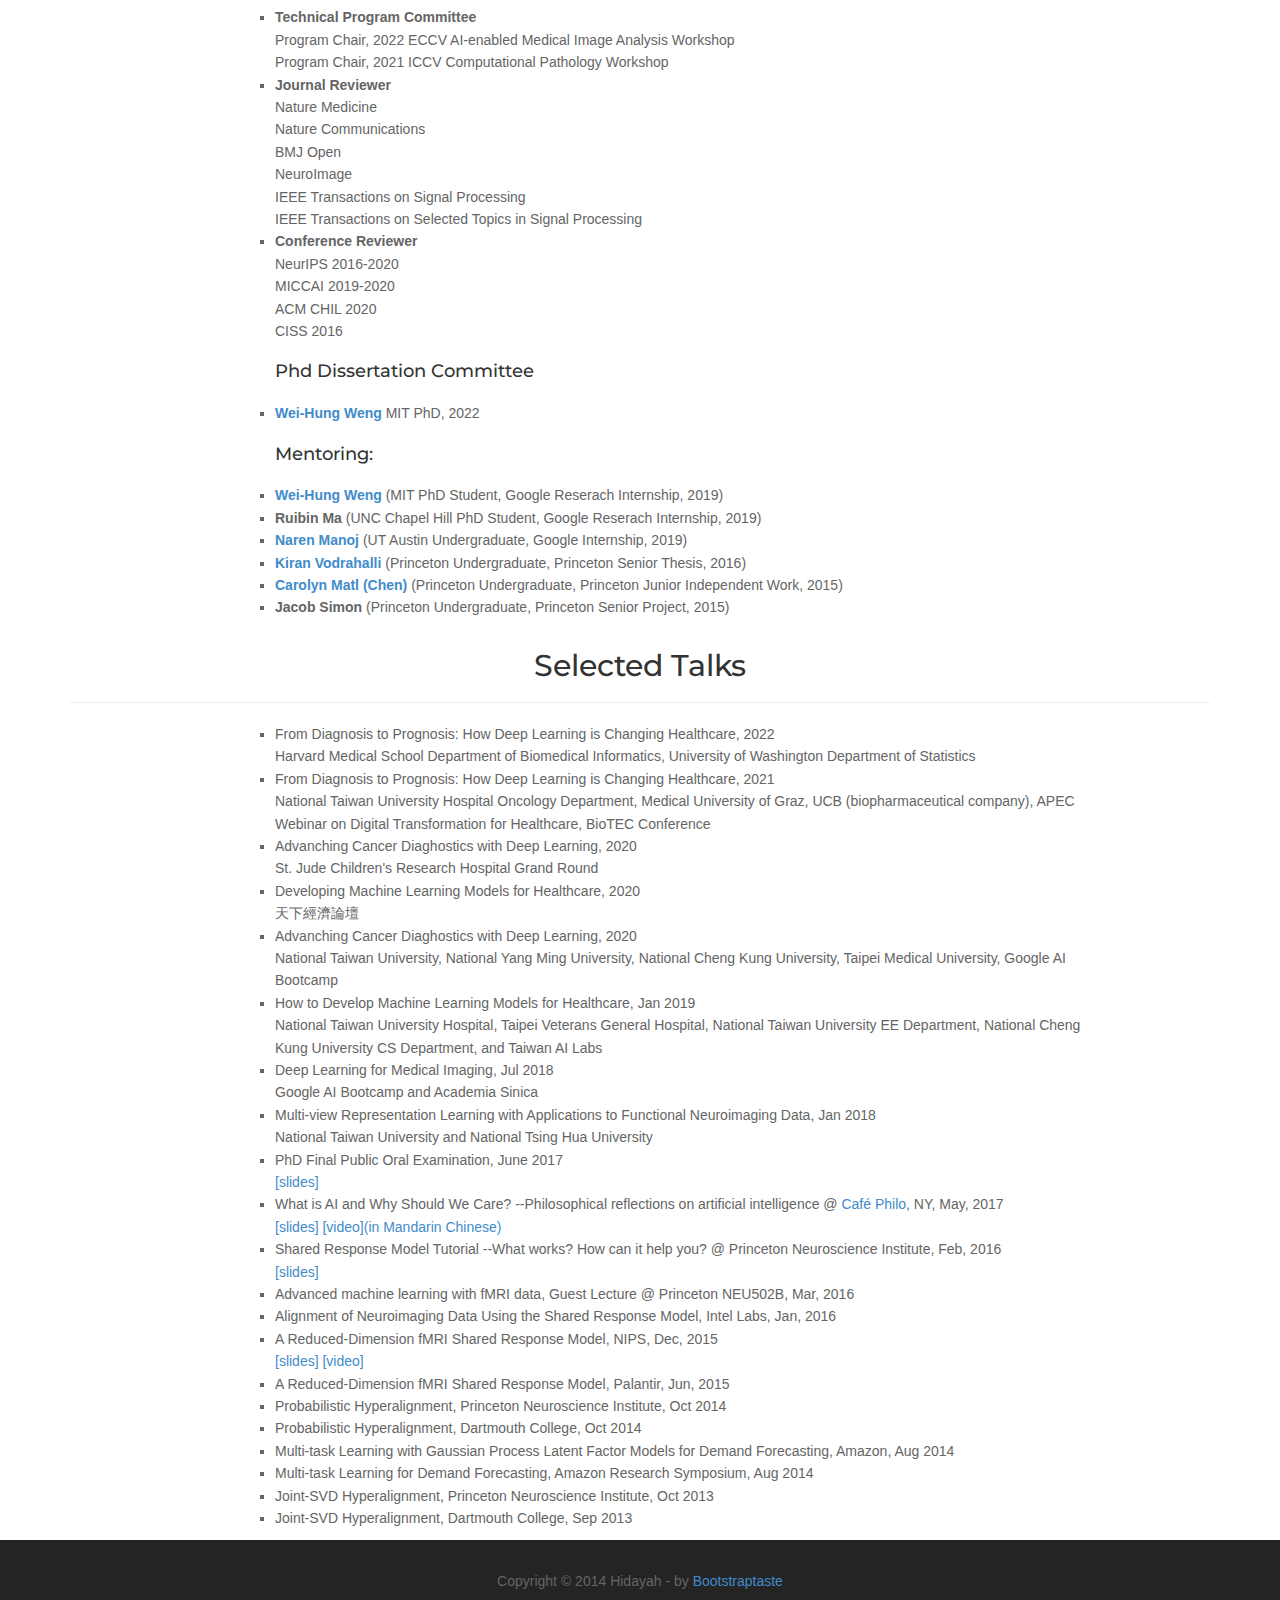
==== commit 42e3efa6: "Update index.html" ====
--- a/index.html
+++ b/index.html
@@ -80,7 +80,7 @@
             <div class="row">
                 <div class="col-lg-9 col-lg-offset-2">
 
-                    I am a staff software engineer and a tech lead manager of machine learning at <a href="https://health.google/">Google Health</a>. My primary research interests lie in the intersection of machine learning, healthcare, and science. These research has been published in leading scientific, clinical and machine learning venues, including Nature, JAMA, and NeurIPS, and covered by media outlets such as the New York Times, Forbes, and Engadget. Before Google, I did my PhD in Electrical Engineering and Neuroscience at Princeton University and received BS in Electrical Engineering from National Taiwan University. I have worked on several theoretical or applied machine learning projects in various domains, including finance, forecasting, operation reserach, at Princeton, Amazon, Palantir, Intel Labs and Vatic Labs. I was also a recipient of the Google PhD Fellowship.
+                    Cameron is a tech lead manager and staff software engineer at Google Research and Google Health with a strong passion for research innovation and delivering materialized impact. Cameron is an experienced leader in building cross-functional teams to deliver results ranging from initial proofs-of-concept to productionization. His primary research interests lie at the intersection of machine learning, medicine, and science. His research has been published in leading scientific, clinical, and machine learning venues, including Nature, JAMA, and NeurIPS, and covered by media outlets such as the New York Times, Forbes, and Engadget. Before Google, Cameron worked in ML for algorithmic high-frequency trading, energy, demand forecasting, and neuroscience. He received his PhD in Electrical Engineering and Neuroscience from Princeton University and his BS in Electrical Engineering from National Taiwan University. Cameron was also a recipient of the Google PhD Fellowship.
 
                     <div class="col-lg-12 text-center">
                         <h4>email: cameron.ph.chen [at] gmail [dot] com</h4>
@@ -300,4 +300,4 @@
     ga('send', 'pageview');
     </script>
   </body>
-</html>+</html>
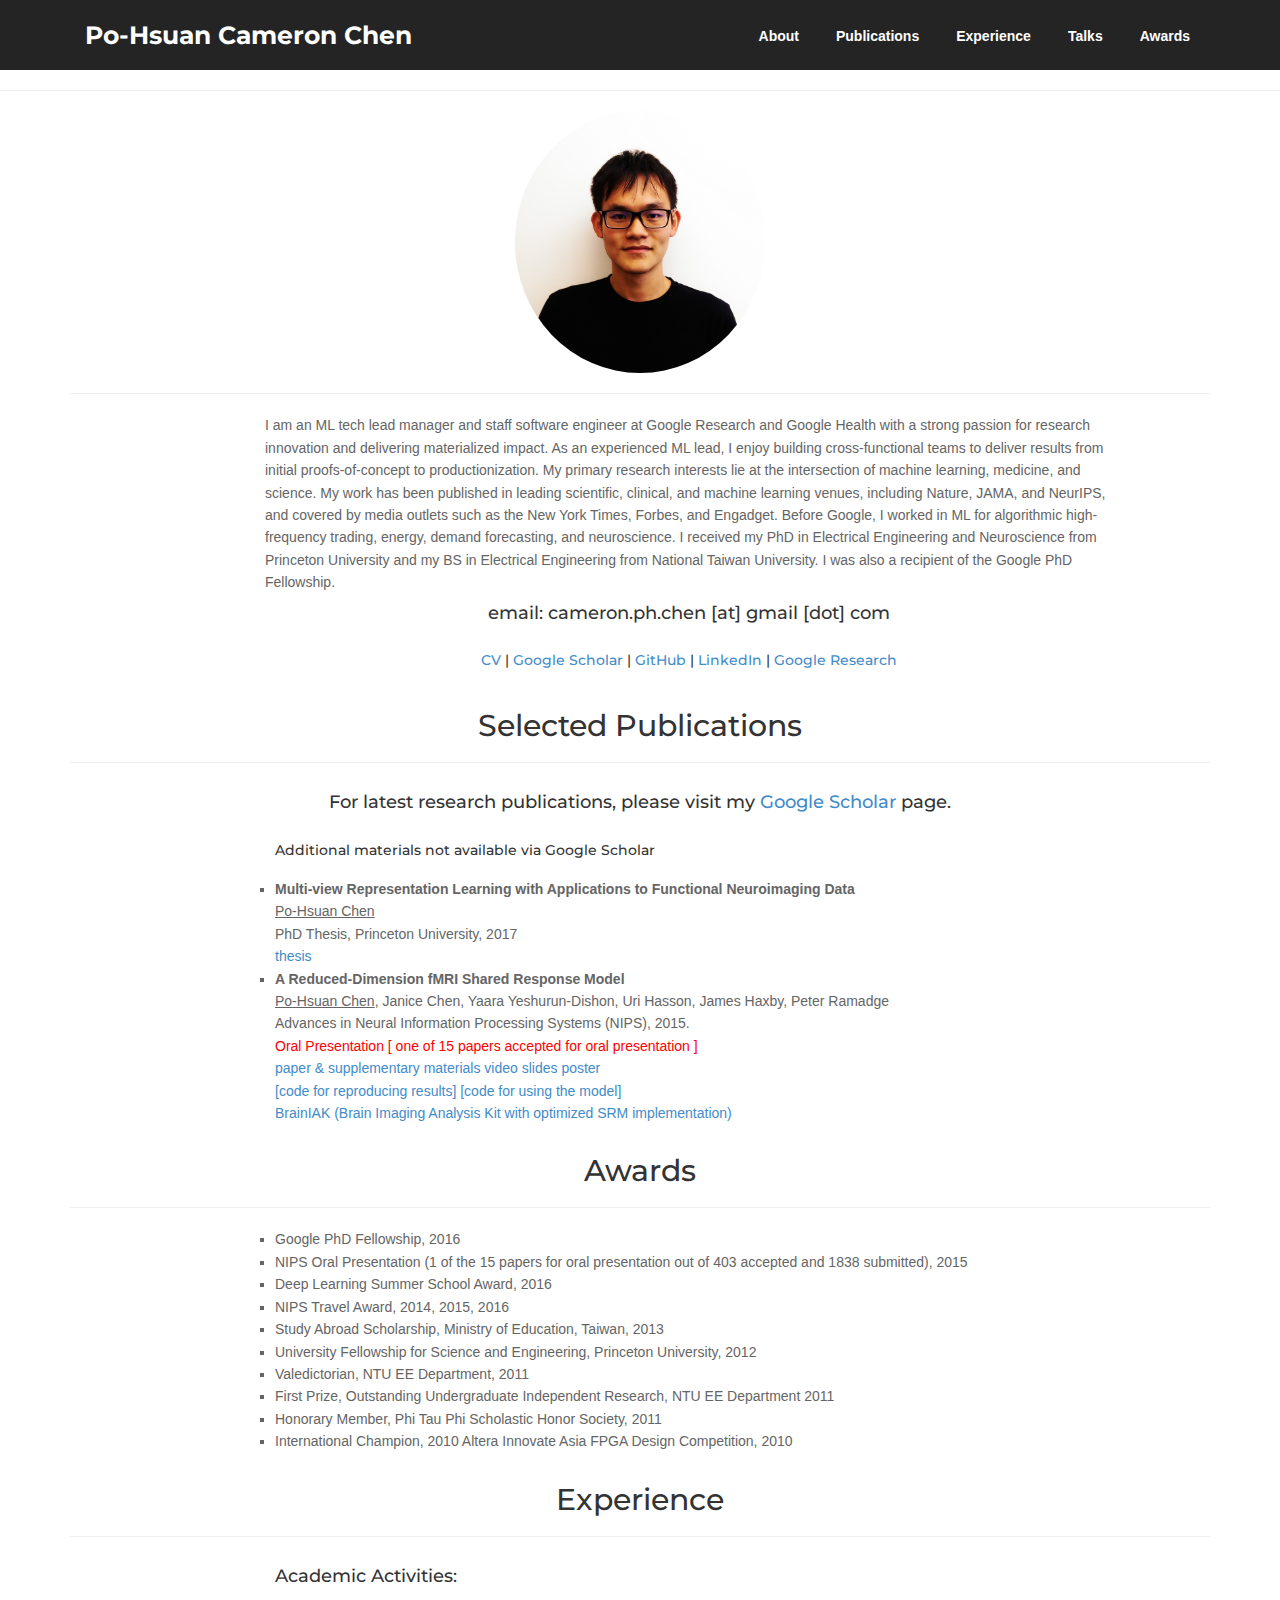
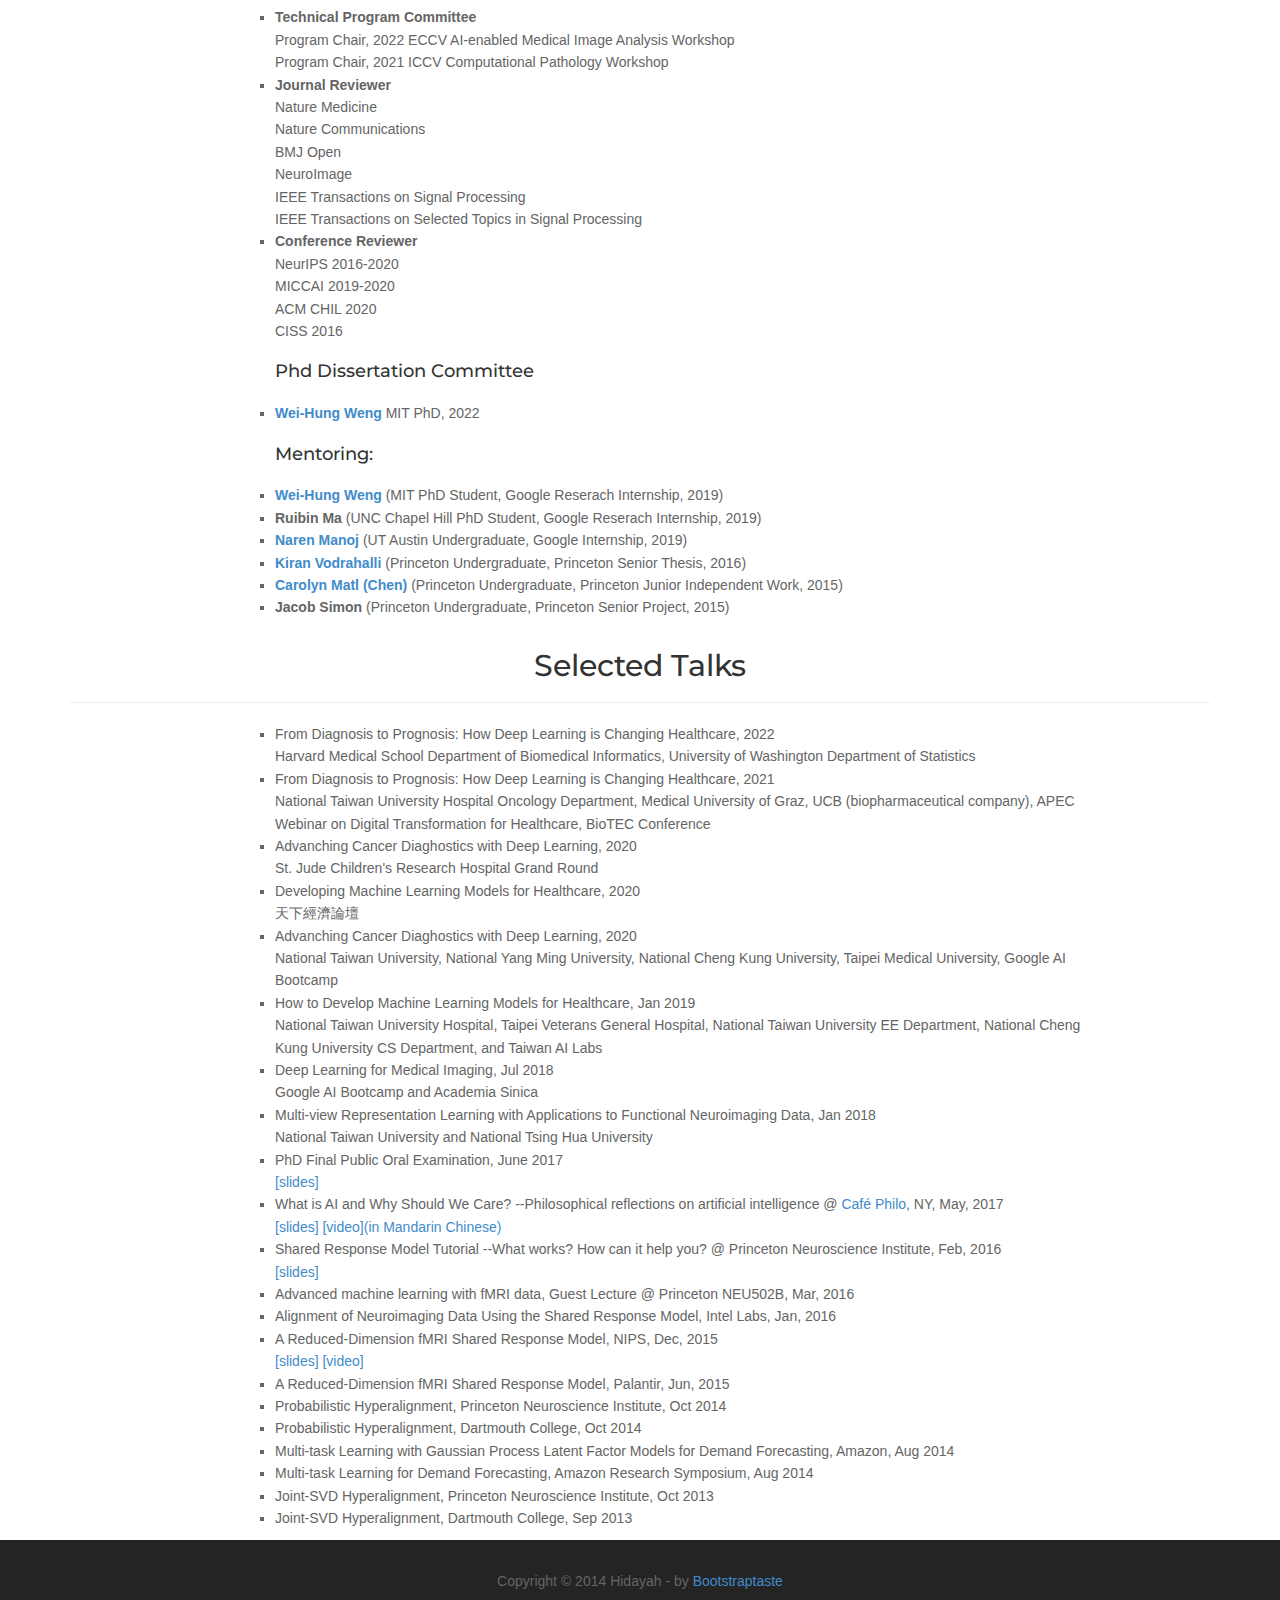
==== commit cbbc5259: "Update index.html" ====
--- a/index.html
+++ b/index.html
@@ -80,7 +80,7 @@
             <div class="row">
                 <div class="col-lg-9 col-lg-offset-2">
 
-                    Cameron is a tech lead manager and staff software engineer at Google Research and Google Health with a strong passion for research innovation and delivering materialized impact. Cameron is an experienced leader in building cross-functional teams to deliver results ranging from initial proofs-of-concept to productionization. His primary research interests lie at the intersection of machine learning, medicine, and science. His research has been published in leading scientific, clinical, and machine learning venues, including Nature, JAMA, and NeurIPS, and covered by media outlets such as the New York Times, Forbes, and Engadget. Before Google, Cameron worked in ML for algorithmic high-frequency trading, energy, demand forecasting, and neuroscience. He received his PhD in Electrical Engineering and Neuroscience from Princeton University and his BS in Electrical Engineering from National Taiwan University. Cameron was also a recipient of the Google PhD Fellowship.
+                    I am an ML tech lead manager and staff software engineer at Google Research and Google Health with a strong passion for research innovation and delivering materialized impact. As an experienced ML lead, I enjoy building cross-functional teams to deliver results from initial proofs-of-concept to productionization. My primary research interests lie at the intersection of machine learning, medicine, and science. My work has been published in leading scientific, clinical, and machine learning venues, including Nature, JAMA, and NeurIPS, and covered by media outlets such as the New York Times, Forbes, and Engadget. Before Google, I worked in ML for algorithmic high-frequency trading, energy, demand forecasting, and neuroscience. I received my PhD in Electrical Engineering and Neuroscience from Princeton University and my BS in Electrical Engineering from National Taiwan University. I was also a recipient of the Google PhD Fellowship.
 
                     <div class="col-lg-12 text-center">
                         <h4>email: cameron.ph.chen [at] gmail [dot] com</h4>
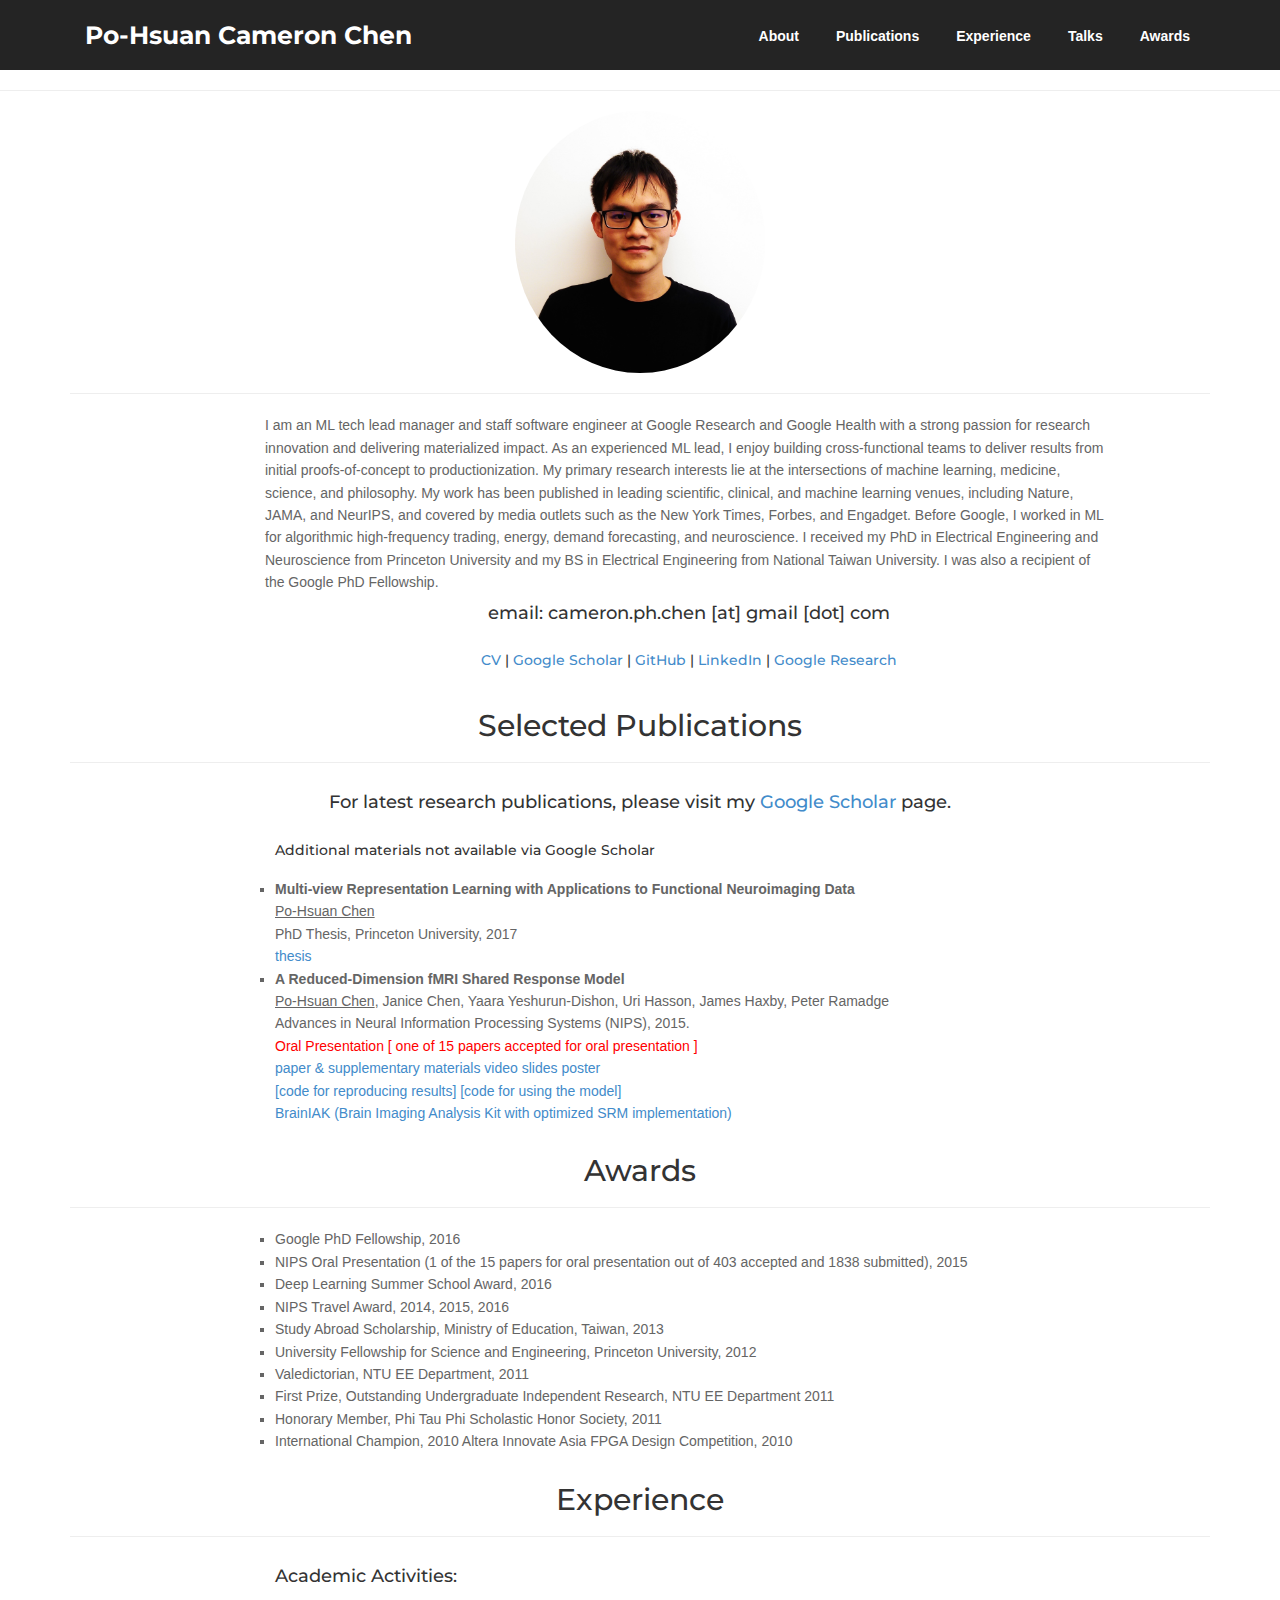
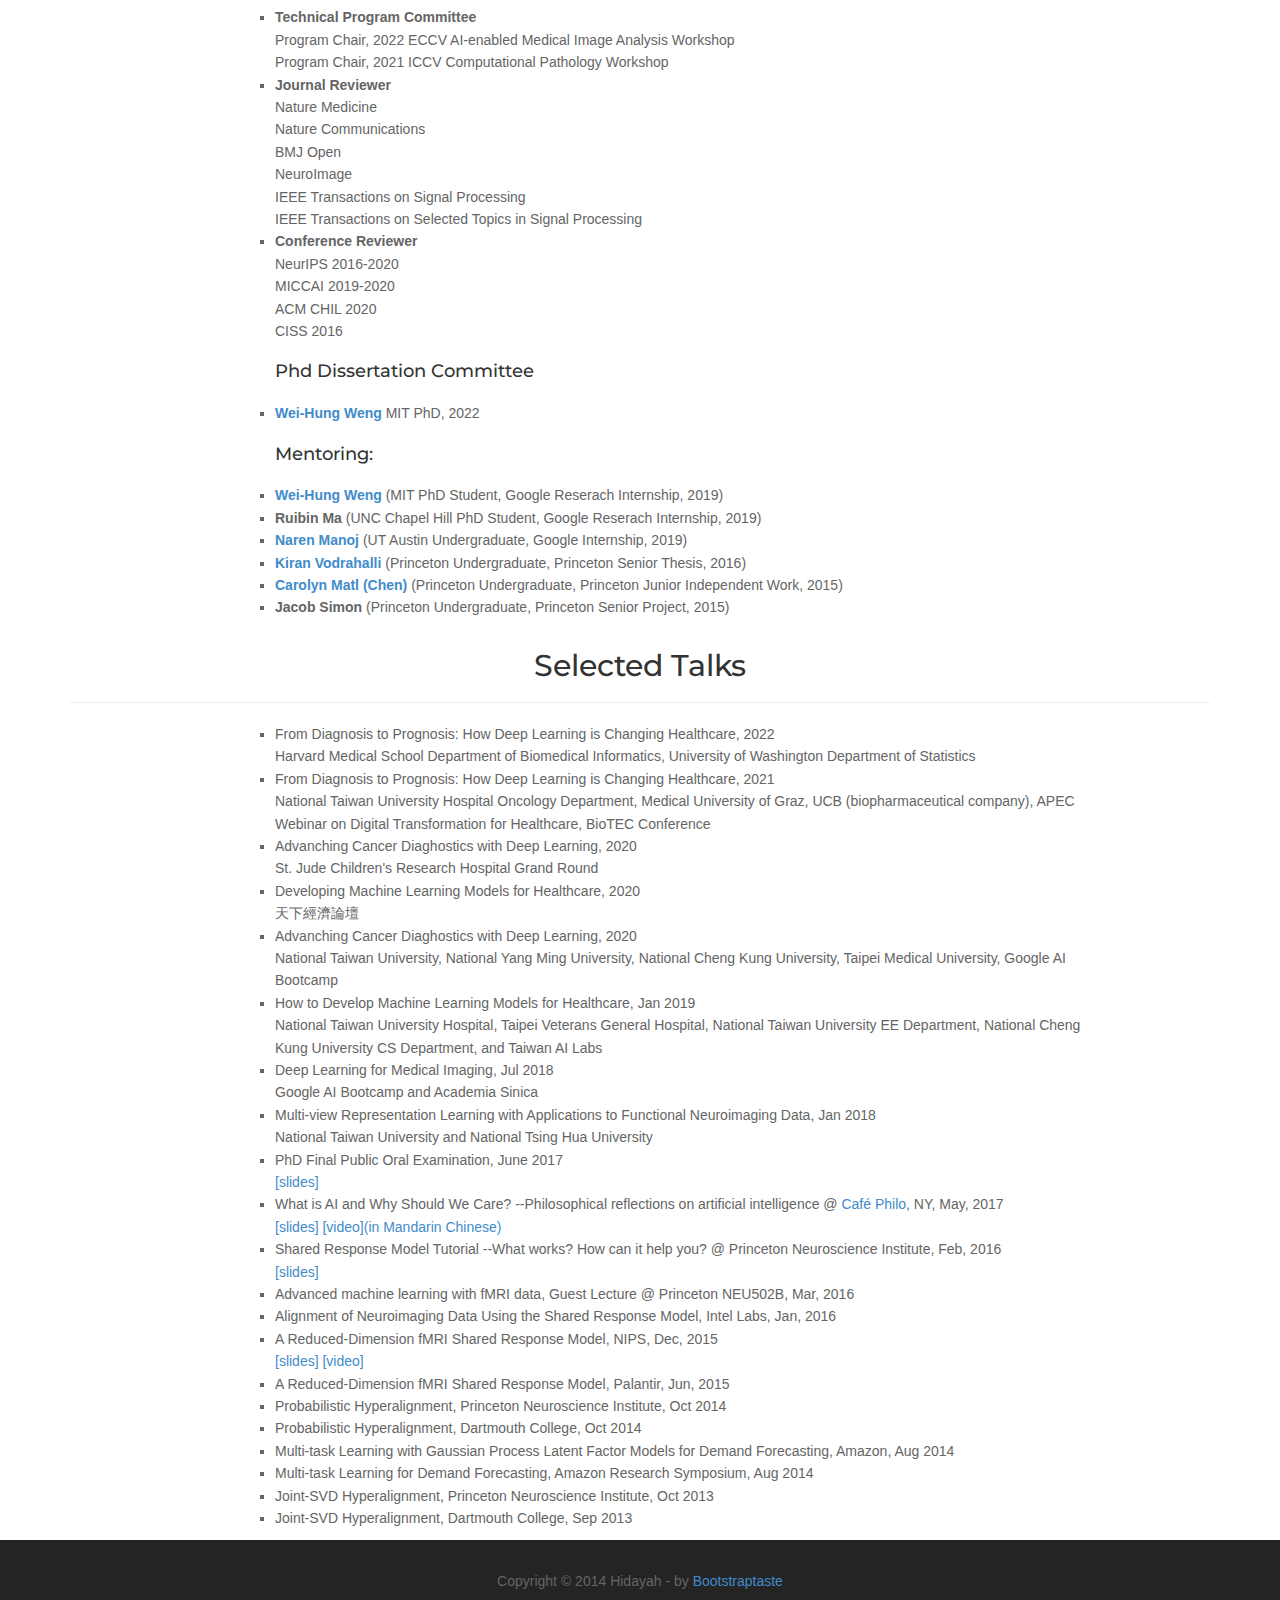
==== commit f8f9097c: "Update index.html" ====
--- a/index.html
+++ b/index.html
@@ -80,7 +80,7 @@
             <div class="row">
                 <div class="col-lg-9 col-lg-offset-2">
 
-                    I am an ML tech lead manager and staff software engineer at Google Research and Google Health with a strong passion for research innovation and delivering materialized impact. As an experienced ML lead, I enjoy building cross-functional teams to deliver results from initial proofs-of-concept to productionization. My primary research interests lie at the intersection of machine learning, medicine, and science. My work has been published in leading scientific, clinical, and machine learning venues, including Nature, JAMA, and NeurIPS, and covered by media outlets such as the New York Times, Forbes, and Engadget. Before Google, I worked in ML for algorithmic high-frequency trading, energy, demand forecasting, and neuroscience. I received my PhD in Electrical Engineering and Neuroscience from Princeton University and my BS in Electrical Engineering from National Taiwan University. I was also a recipient of the Google PhD Fellowship.
+                    I am an ML tech lead manager and staff software engineer at Google Research and Google Health with a strong passion for research innovation and delivering materialized impact. As an experienced ML lead, I enjoy building cross-functional teams to deliver results from initial proofs-of-concept to productionization. My primary research interests lie at the intersections of machine learning, medicine, science, and philosophy. My work has been published in leading scientific, clinical, and machine learning venues, including Nature, JAMA, and NeurIPS, and covered by media outlets such as the New York Times, Forbes, and Engadget. Before Google, I worked in ML for algorithmic high-frequency trading, energy, demand forecasting, and neuroscience. I received my PhD in Electrical Engineering and Neuroscience from Princeton University and my BS in Electrical Engineering from National Taiwan University. I was also a recipient of the Google PhD Fellowship.
 
                     <div class="col-lg-12 text-center">
                         <h4>email: cameron.ph.chen [at] gmail [dot] com</h4>
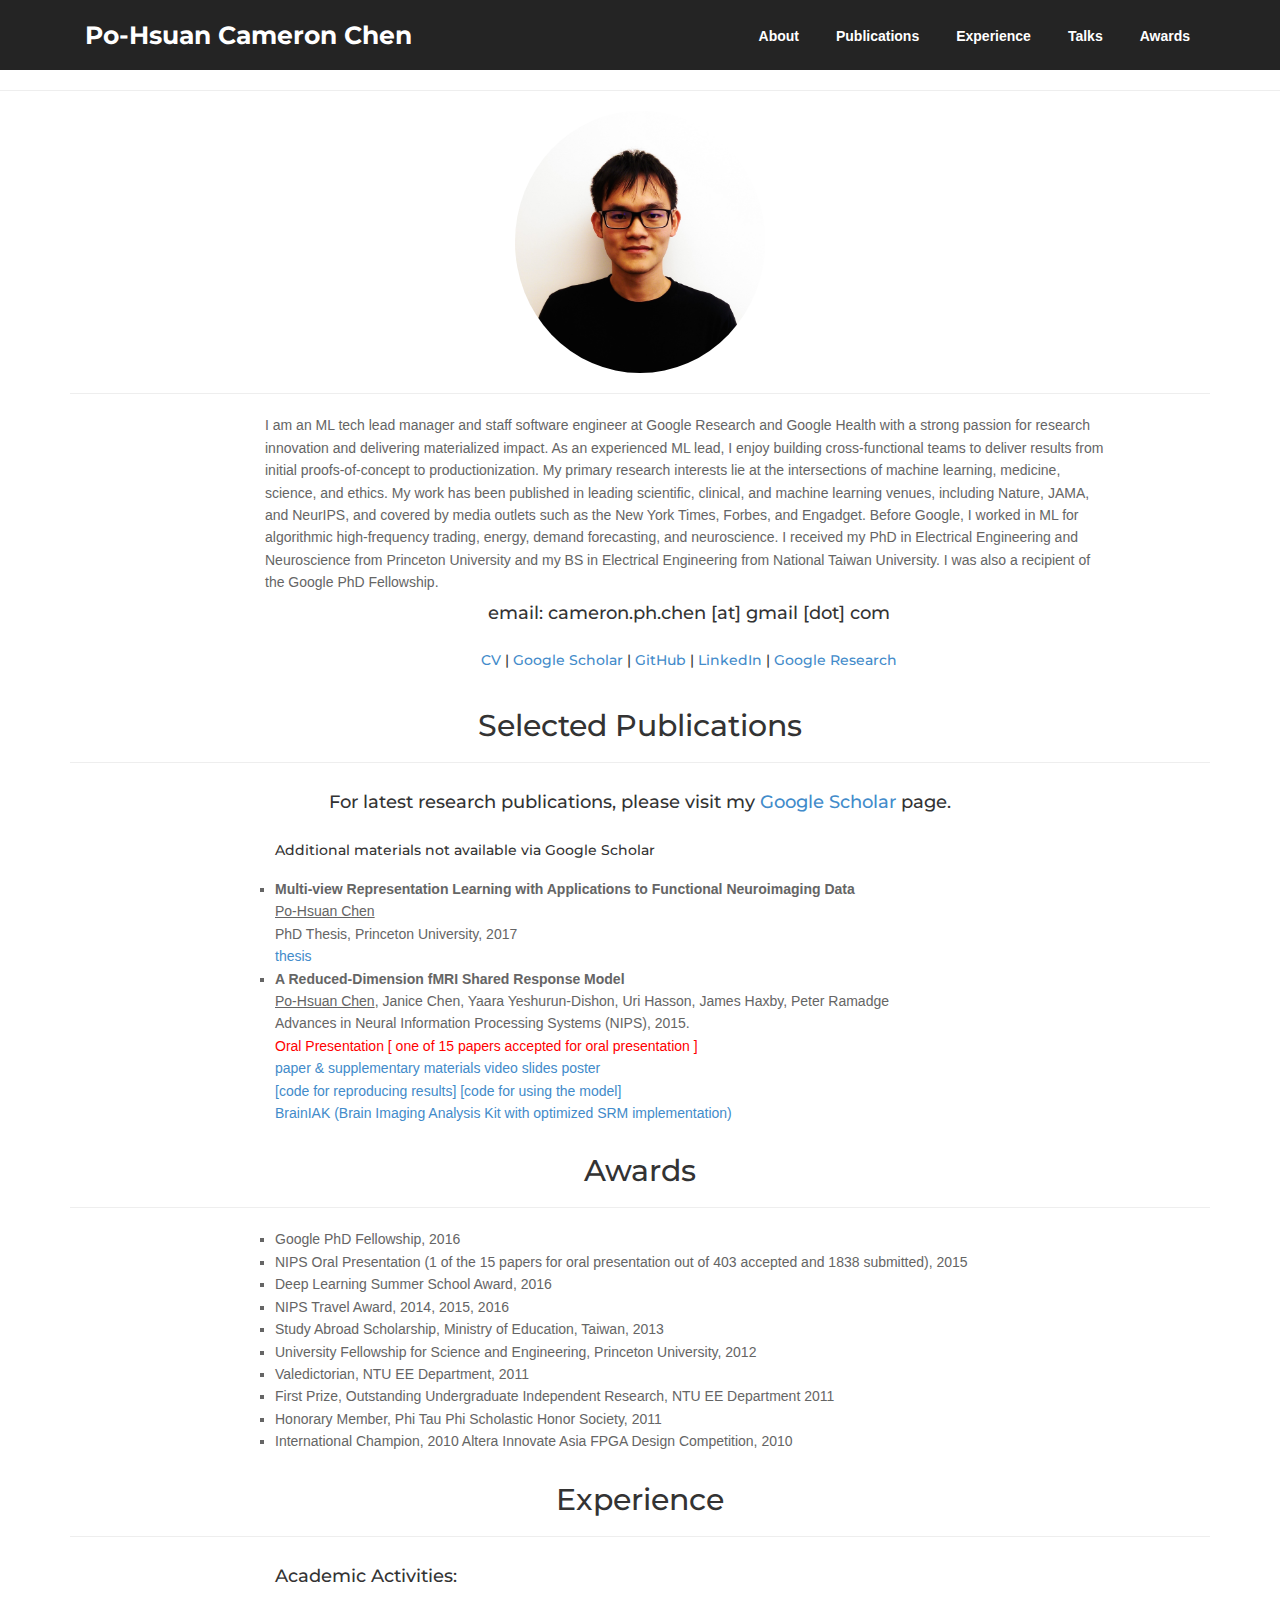
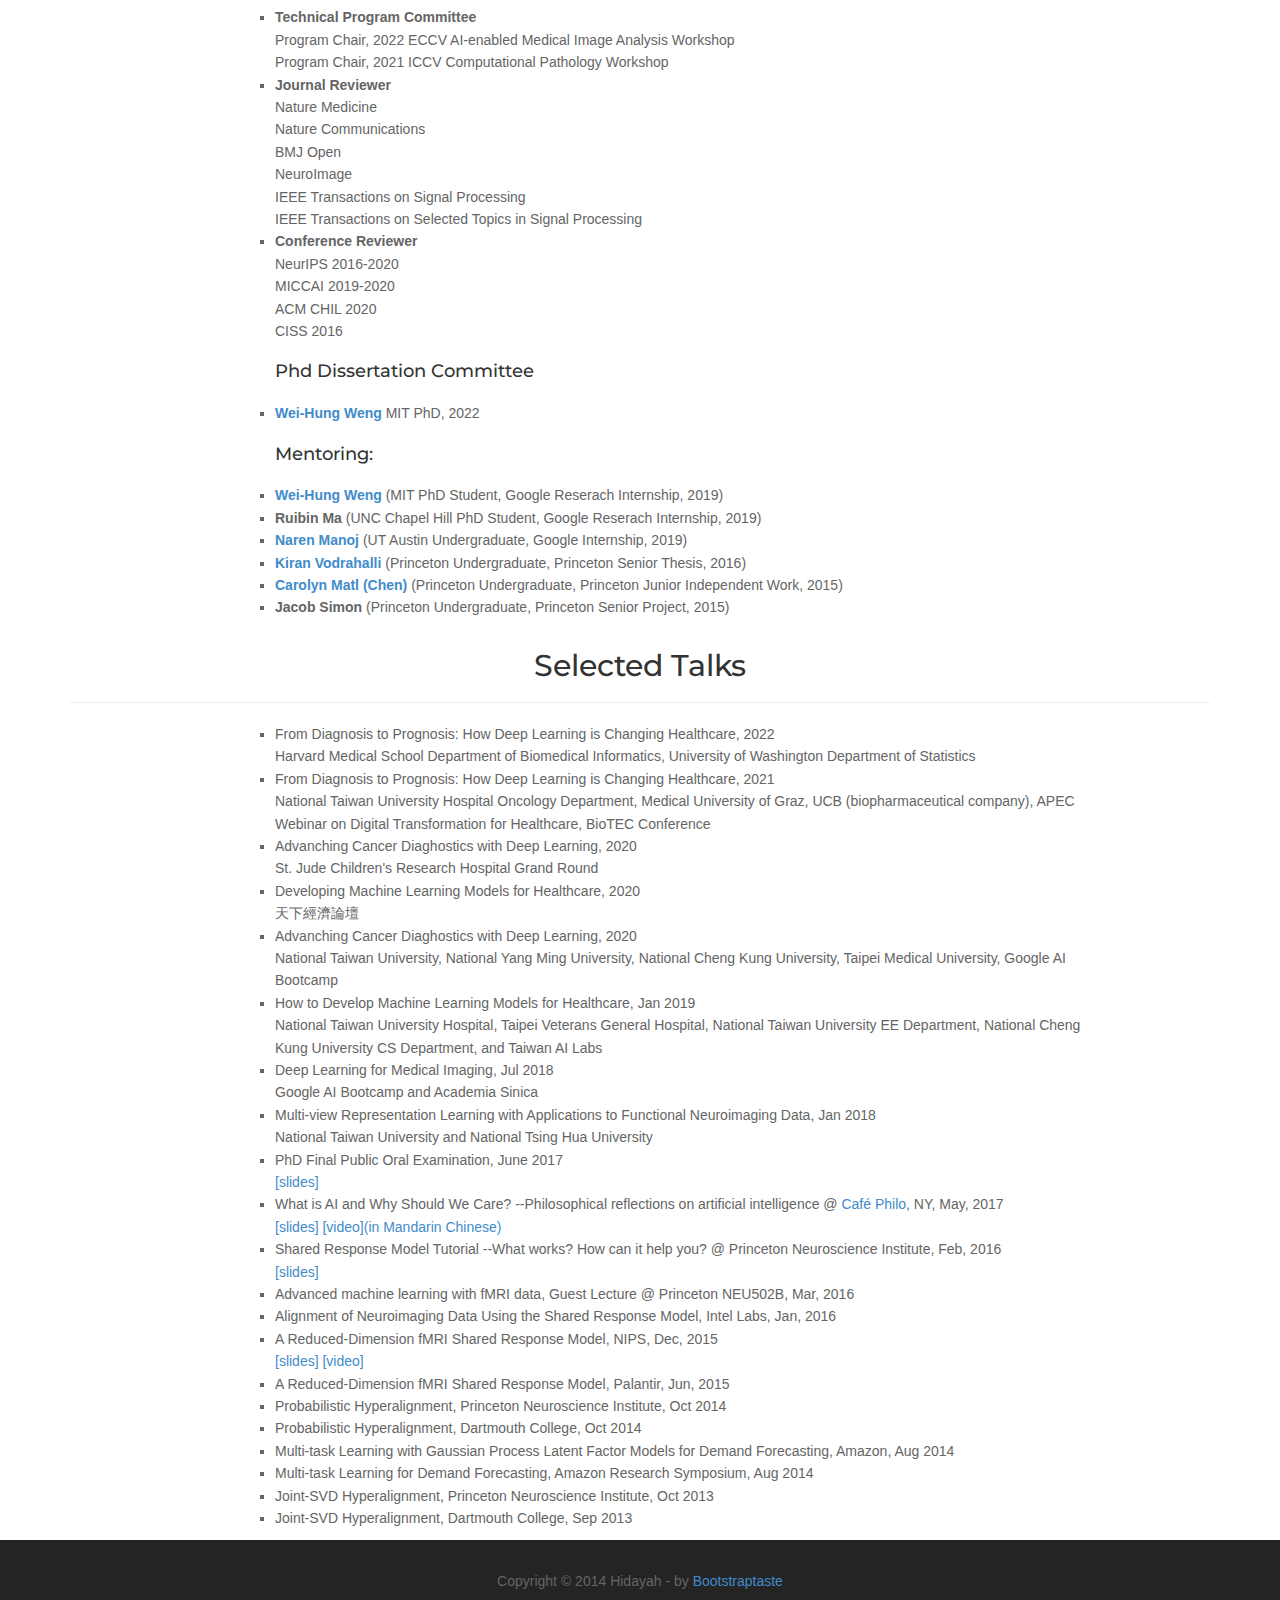
==== commit ad3261ce: "Update index.html" ====
--- a/index.html
+++ b/index.html
@@ -80,7 +80,7 @@
             <div class="row">
                 <div class="col-lg-9 col-lg-offset-2">
 
-                    I am an ML tech lead manager and staff software engineer at Google Research and Google Health with a strong passion for research innovation and delivering materialized impact. As an experienced ML lead, I enjoy building cross-functional teams to deliver results from initial proofs-of-concept to productionization. My primary research interests lie at the intersections of machine learning, medicine, science, and philosophy. My work has been published in leading scientific, clinical, and machine learning venues, including Nature, JAMA, and NeurIPS, and covered by media outlets such as the New York Times, Forbes, and Engadget. Before Google, I worked in ML for algorithmic high-frequency trading, energy, demand forecasting, and neuroscience. I received my PhD in Electrical Engineering and Neuroscience from Princeton University and my BS in Electrical Engineering from National Taiwan University. I was also a recipient of the Google PhD Fellowship.
+                    I am an ML tech lead manager and staff software engineer at Google Research and Google Health with a strong passion for research innovation and delivering materialized impact. As an experienced ML lead, I enjoy building cross-functional teams to deliver results from initial proofs-of-concept to productionization. My primary research interests lie at the intersections of machine learning, medicine, science, and ethics. My work has been published in leading scientific, clinical, and machine learning venues, including Nature, JAMA, and NeurIPS, and covered by media outlets such as the New York Times, Forbes, and Engadget. Before Google, I worked in ML for algorithmic high-frequency trading, energy, demand forecasting, and neuroscience. I received my PhD in Electrical Engineering and Neuroscience from Princeton University and my BS in Electrical Engineering from National Taiwan University. I was also a recipient of the Google PhD Fellowship.
 
                     <div class="col-lg-12 text-center">
                         <h4>email: cameron.ph.chen [at] gmail [dot] com</h4>
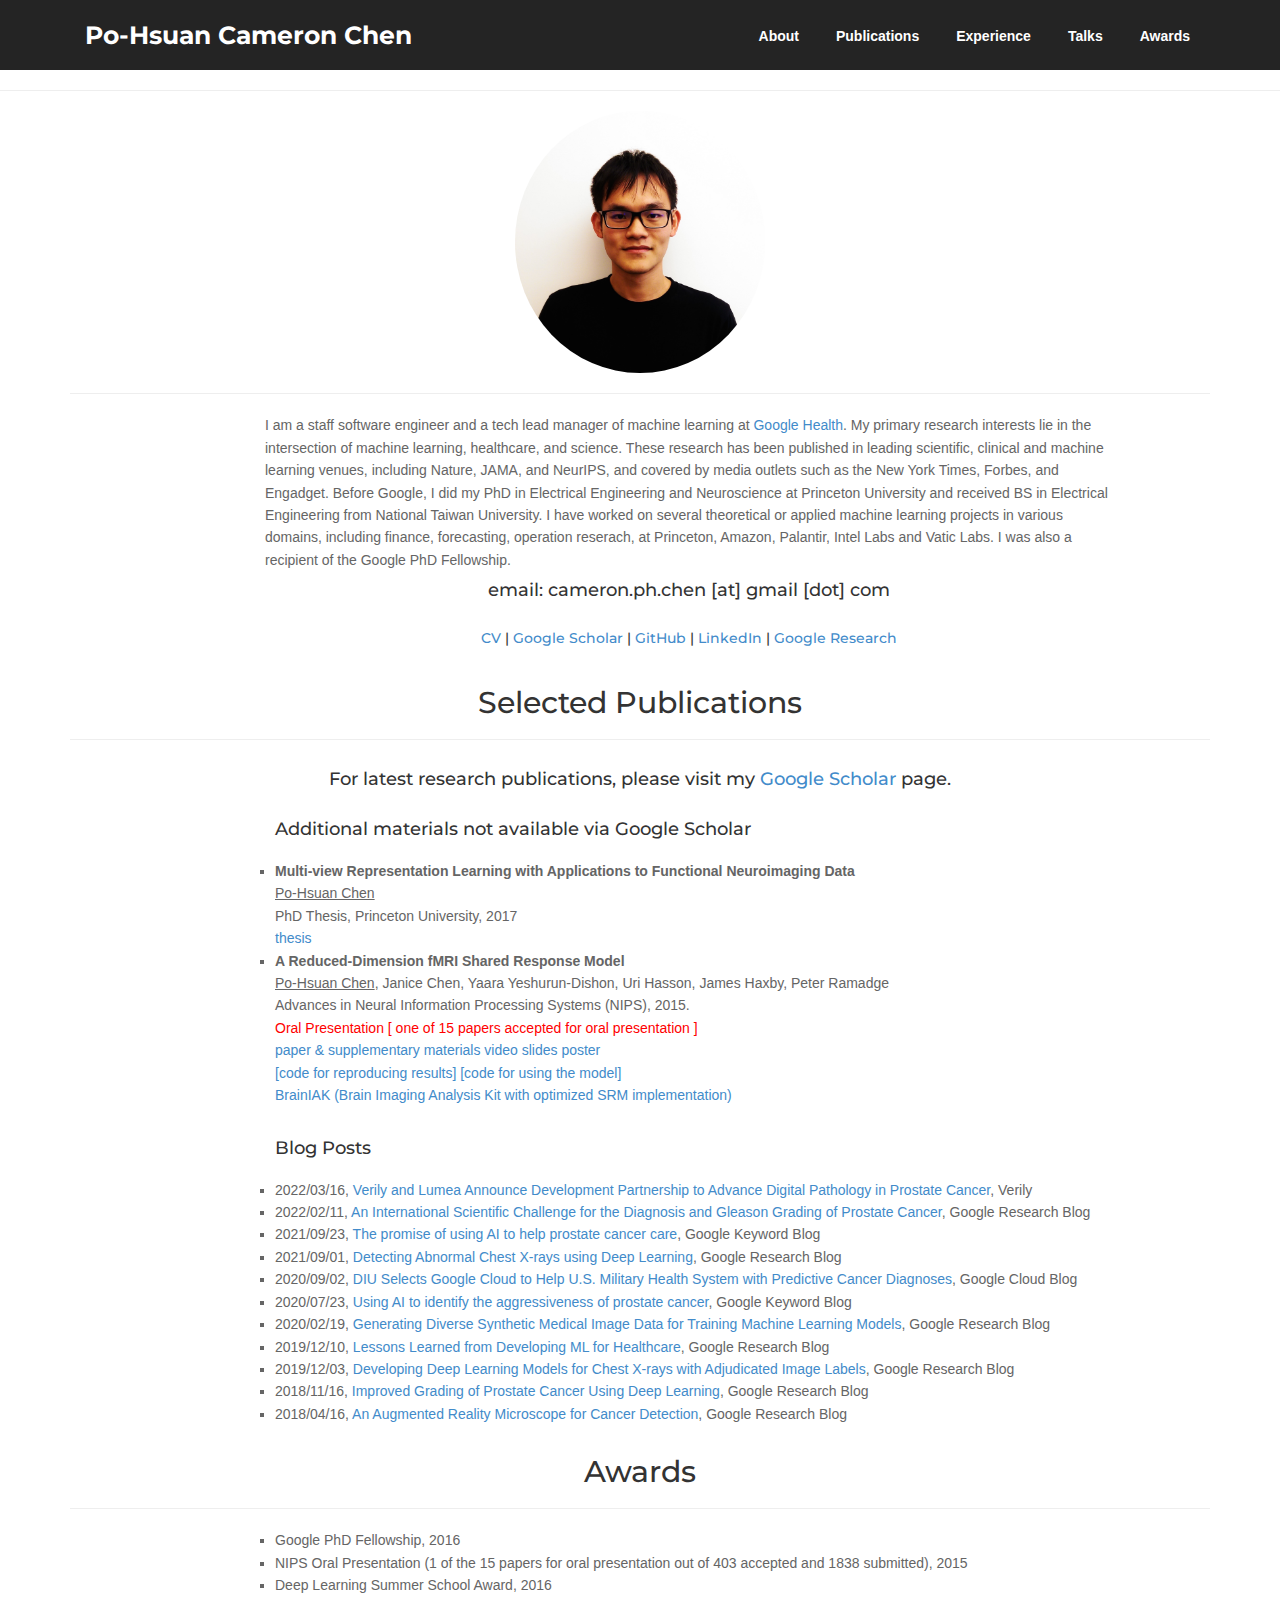
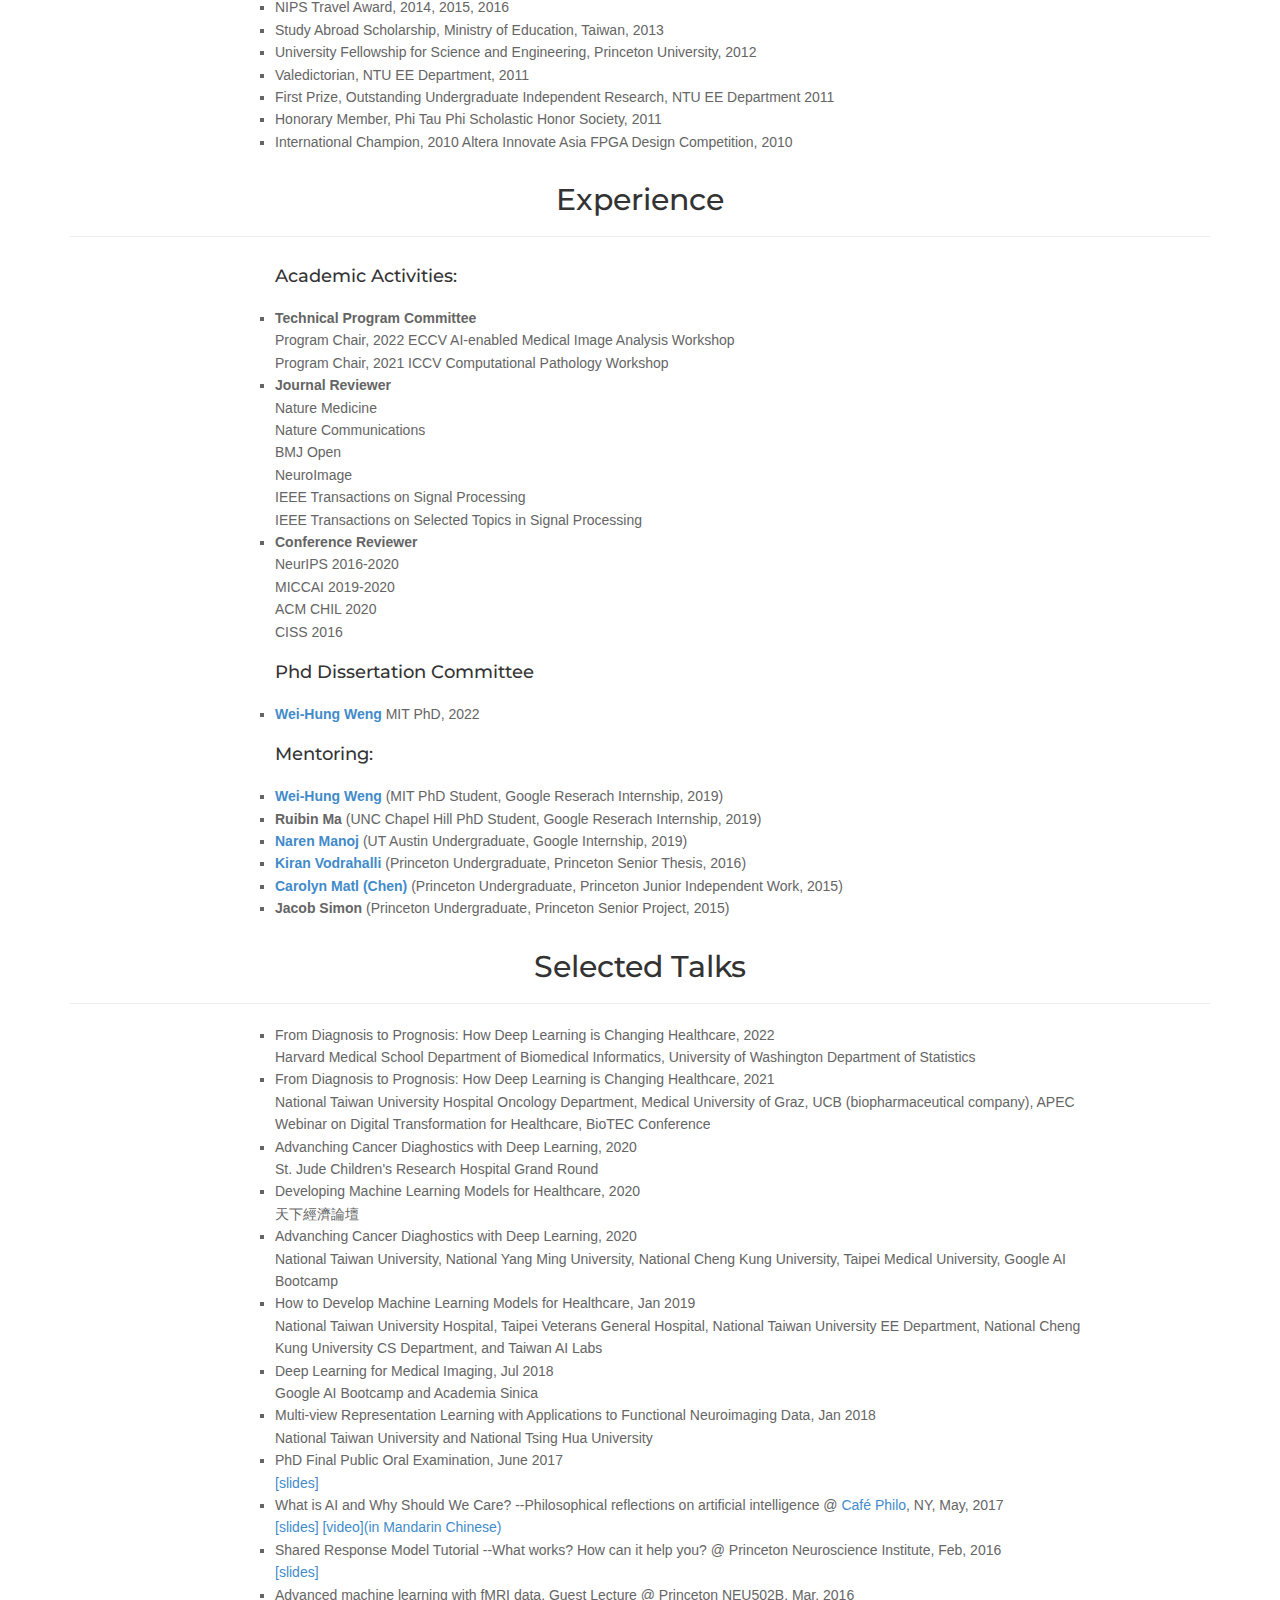
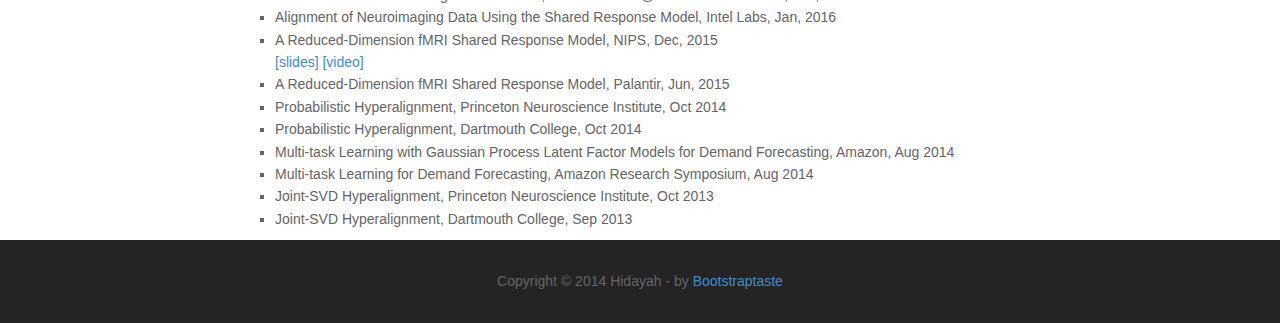
==== commit f15b8060: "Add files via upload" ====
--- a/index.html
+++ b/index.html
@@ -80,7 +80,7 @@
             <div class="row">
                 <div class="col-lg-9 col-lg-offset-2">
 
-                    I am an ML tech lead manager and staff software engineer at Google Research and Google Health with a strong passion for research innovation and delivering materialized impact. As an experienced ML lead, I enjoy building cross-functional teams to deliver results from initial proofs-of-concept to productionization. My primary research interests lie at the intersections of machine learning, medicine, science, and ethics. My work has been published in leading scientific, clinical, and machine learning venues, including Nature, JAMA, and NeurIPS, and covered by media outlets such as the New York Times, Forbes, and Engadget. Before Google, I worked in ML for algorithmic high-frequency trading, energy, demand forecasting, and neuroscience. I received my PhD in Electrical Engineering and Neuroscience from Princeton University and my BS in Electrical Engineering from National Taiwan University. I was also a recipient of the Google PhD Fellowship.
+                    I am a staff software engineer and a tech lead manager of machine learning at <a href="https://health.google/">Google Health</a>. My primary research interests lie in the intersection of machine learning, healthcare, and science. These research has been published in leading scientific, clinical and machine learning venues, including Nature, JAMA, and NeurIPS, and covered by media outlets such as the New York Times, Forbes, and Engadget. Before Google, I did my PhD in Electrical Engineering and Neuroscience at Princeton University and received BS in Electrical Engineering from National Taiwan University. I have worked on several theoretical or applied machine learning projects in various domains, including finance, forecasting, operation reserach, at Princeton, Amazon, Palantir, Intel Labs and Vatic Labs. I was also a recipient of the Google PhD Fellowship.
 
                     <div class="col-lg-12 text-center">
                         <h4>email: cameron.ph.chen [at] gmail [dot] com</h4>
@@ -129,7 +129,7 @@
                     Nature Materials, 2019<br>
                     <a target="_blank" href="https://rdcu.be/bxGE4">paper</a><br> -->
                 
-                <h5>Additional materials not available via Google Scholar</h5>
+                <h4>Additional materials not available via Google Scholar</h4>
                 <li><strong>Multi-view Representation Learning with Applications to Functional Neuroimaging Data</strong><br>
                     <u>Po-Hsuan Chen</u><br>
                     PhD Thesis, Princeton University, 2017<br>
@@ -147,6 +147,19 @@
                     <a target="_blank" href="https://github.com/cameronphchen/Use_SRM">[code for using the model]</a><br>
                     <a target="_blank" href="https://github.com/IntelPNI/brainiak">BrainIAK (Brain Imaging Analysis Kit with optimized SRM implementation)</a>
                 </li>
+                <br>
+                <h4>Blog Posts</h4>
+                <li>2022/03/16, <a target="_blank" href="https://verily.com/press/verily-and-lumea-announce-development-partnership-to-advance-digital-pathology-in-prostate-cancer//">Verily and Lumea Announce Development Partnership to Advance Digital Pathology in Prostate Cancer</a>, Verily</li>
+                <li>2022/02/11, <a target="_blank" href="https://ai.googleblog.com/2022/02/an-international-scientific-challenge.html">An International Scientific Challenge for the Diagnosis and Gleason Grading of Prostate Cancer</a>, Google Research Blog</li>
+                <li>2021/09/23, <a target="_blank" href="https://blog.google/technology/health/promise-using-ai-help-prostate-cancer-care/">The promise of using AI to help prostate cancer care</a>, Google Keyword Blog</li>
+                <li>2021/09/01, <a target="_blank" href="https://ai.googleblog.com/2021/09/detecting-abnormal-chest-x-rays-using.html">Detecting Abnormal Chest X-rays using Deep Learning</a>, Google Research Blog</li>
+                <li>2020/09/02, <a target="_blank" href="https://www.googlecloudpresscorner.com/2020-09-02-Defense-Innovation-Unit-Selects-Google-Cloud-to-Help-U-S-Military-Health-System-with-Predictive-Cancer-Diagnoses">DIU Selects Google Cloud to Help U.S. Military Health System with Predictive Cancer Diagnoses</a>, Google Cloud Blog</li>
+                <li>2020/07/23, <a target="_blank" href="https://blog.google/technology/health/using-ai-identify-aggressiveness-prostate-cancer/">Using AI to identify the aggressiveness of prostate cancer</a>, Google Keyword Blog</li>
+                <li>2020/02/19, <a target="_blank" href="https://ai.googleblog.com/2020/02/generating-diverse-synthetic-medical.html">Generating Diverse Synthetic Medical Image Data for Training Machine Learning Models</a>, Google Research Blog</li>
+                <li>2019/12/10, <a target="_blank" href="https://ai.googleblog.com/2019/12/lessons-learned-from-developing-ml-for.html">Lessons Learned from Developing ML for Healthcare</a>, Google Research Blog</li>
+                <li>2019/12/03, <a target="_blank" href="https://ai.googleblog.com/2019/12/developing-deep-learning-models-for.html">Developing Deep Learning Models for Chest X-rays with Adjudicated Image Labels</a>, Google Research Blog</li>
+                <li>2018/11/16, <a target="_blank" href="https://ai.googleblog.com/2018/11/improved-grading-of-prostate-cancer.html">Improved Grading of Prostate Cancer Using Deep Learning</a>, Google Research Blog</li>
+                <li>2018/04/16, <a target="_blank" href="https://ai.googleblog.com/2018/04/an-augmented-reality-microscope.html">An Augmented Reality Microscope for Cancer Detection</a>, Google Research Blog</li>
             </UL>
         </div>
     </section>	
@@ -214,7 +227,7 @@
                     <li><b>Ruibin Ma</b> (UNC Chapel Hill PhD Student, Google Reserach Internship, 2019)<br>
                     <li><b><a href="https://health.google/">Naren Manoj</a> </b> (UT Austin Undergraduate, Google Internship, 2019)<br>
                     <li><b><a href="https://kiranvodrahalli.github.io/">Kiran Vodrahalli</a> </b> (Princeton Undergraduate, Princeton Senior Thesis, 2016)<br>
-                    <li><b><a href="https://https://carolyncmatl.github.io/">Carolyn Matl (Chen)</a> </b> (Princeton Undergraduate, Princeton Junior Independent Work, 2015)<br>
+                    <li><b><a href="https://carolyncmatl.github.io/">Carolyn Matl (Chen)</a> </b> (Princeton Undergraduate, Princeton Junior Independent Work, 2015)<br>
                     <li><b>Jacob Simon</b> (Princeton Undergraduate, Princeton Senior Project, 2015)<br>
                 </UL>
 
@@ -300,4 +313,4 @@
     ga('send', 'pageview');
     </script>
   </body>
-</html>
+</html>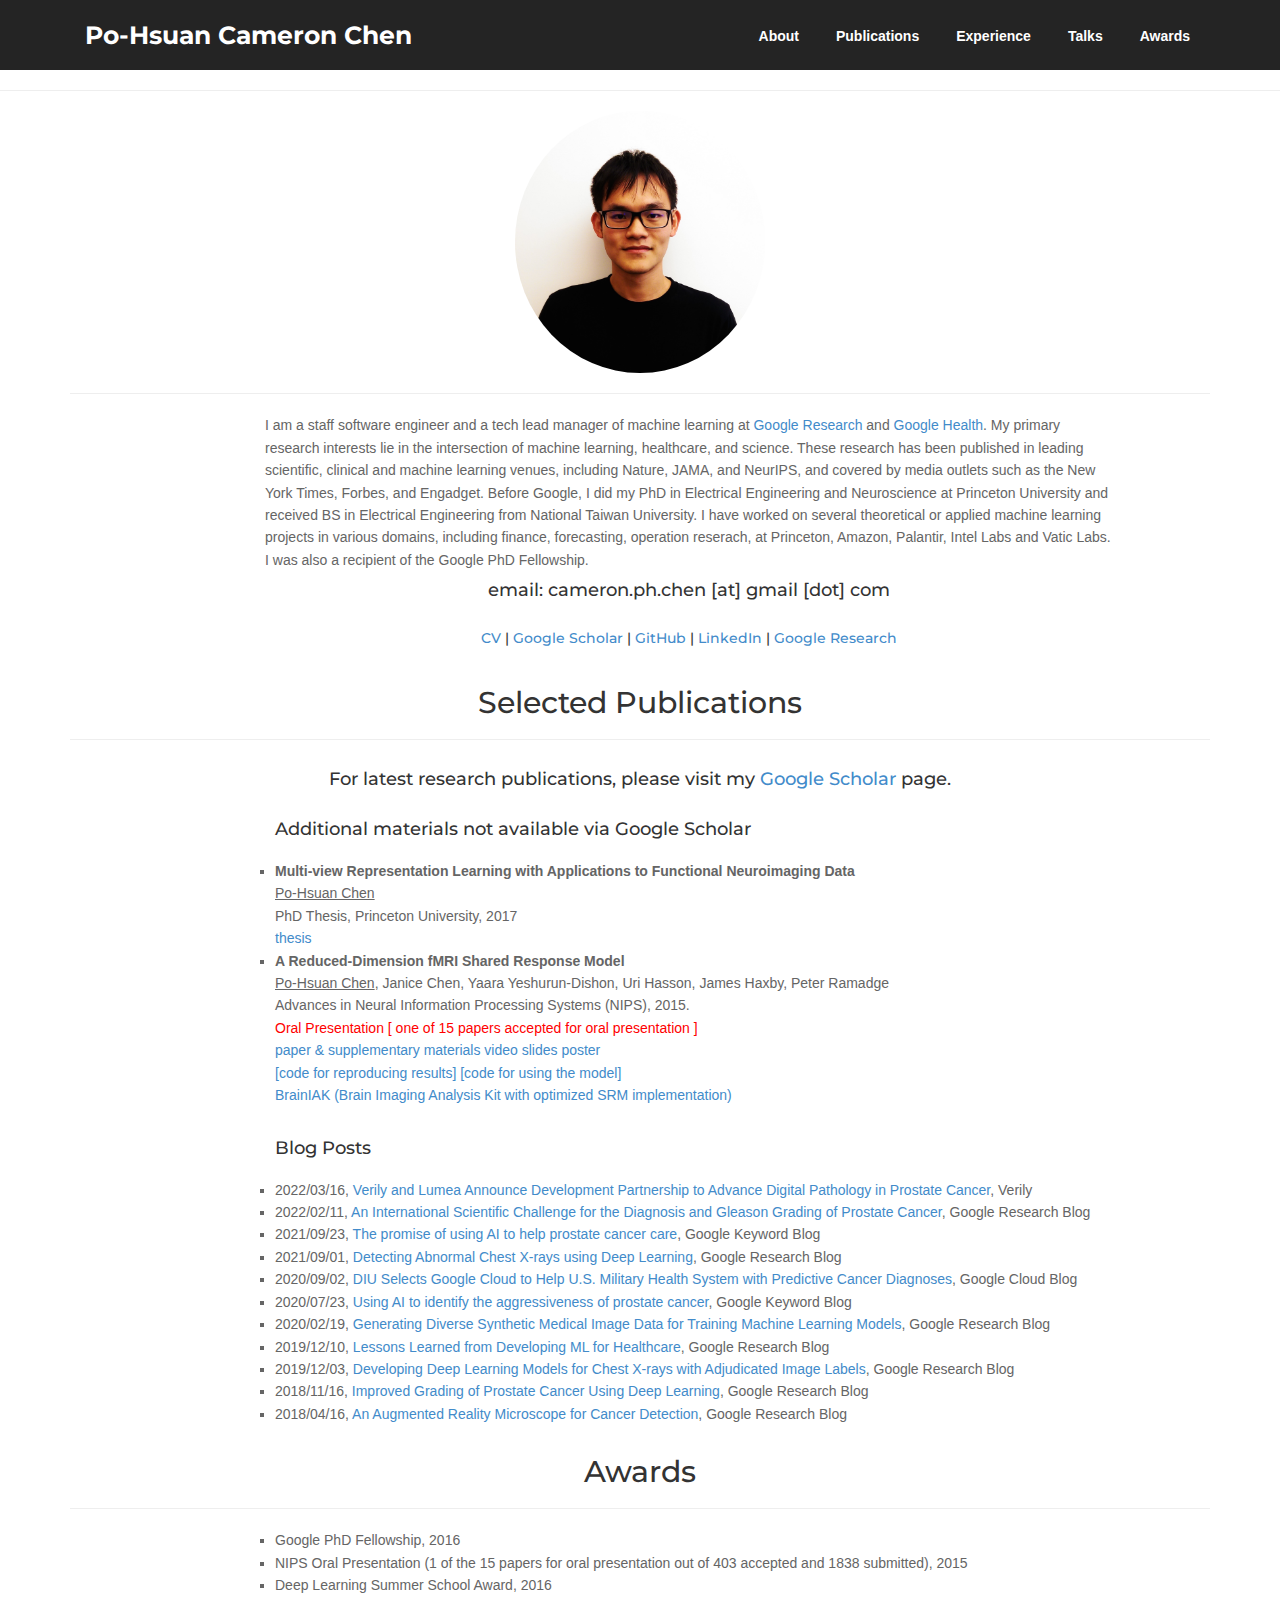
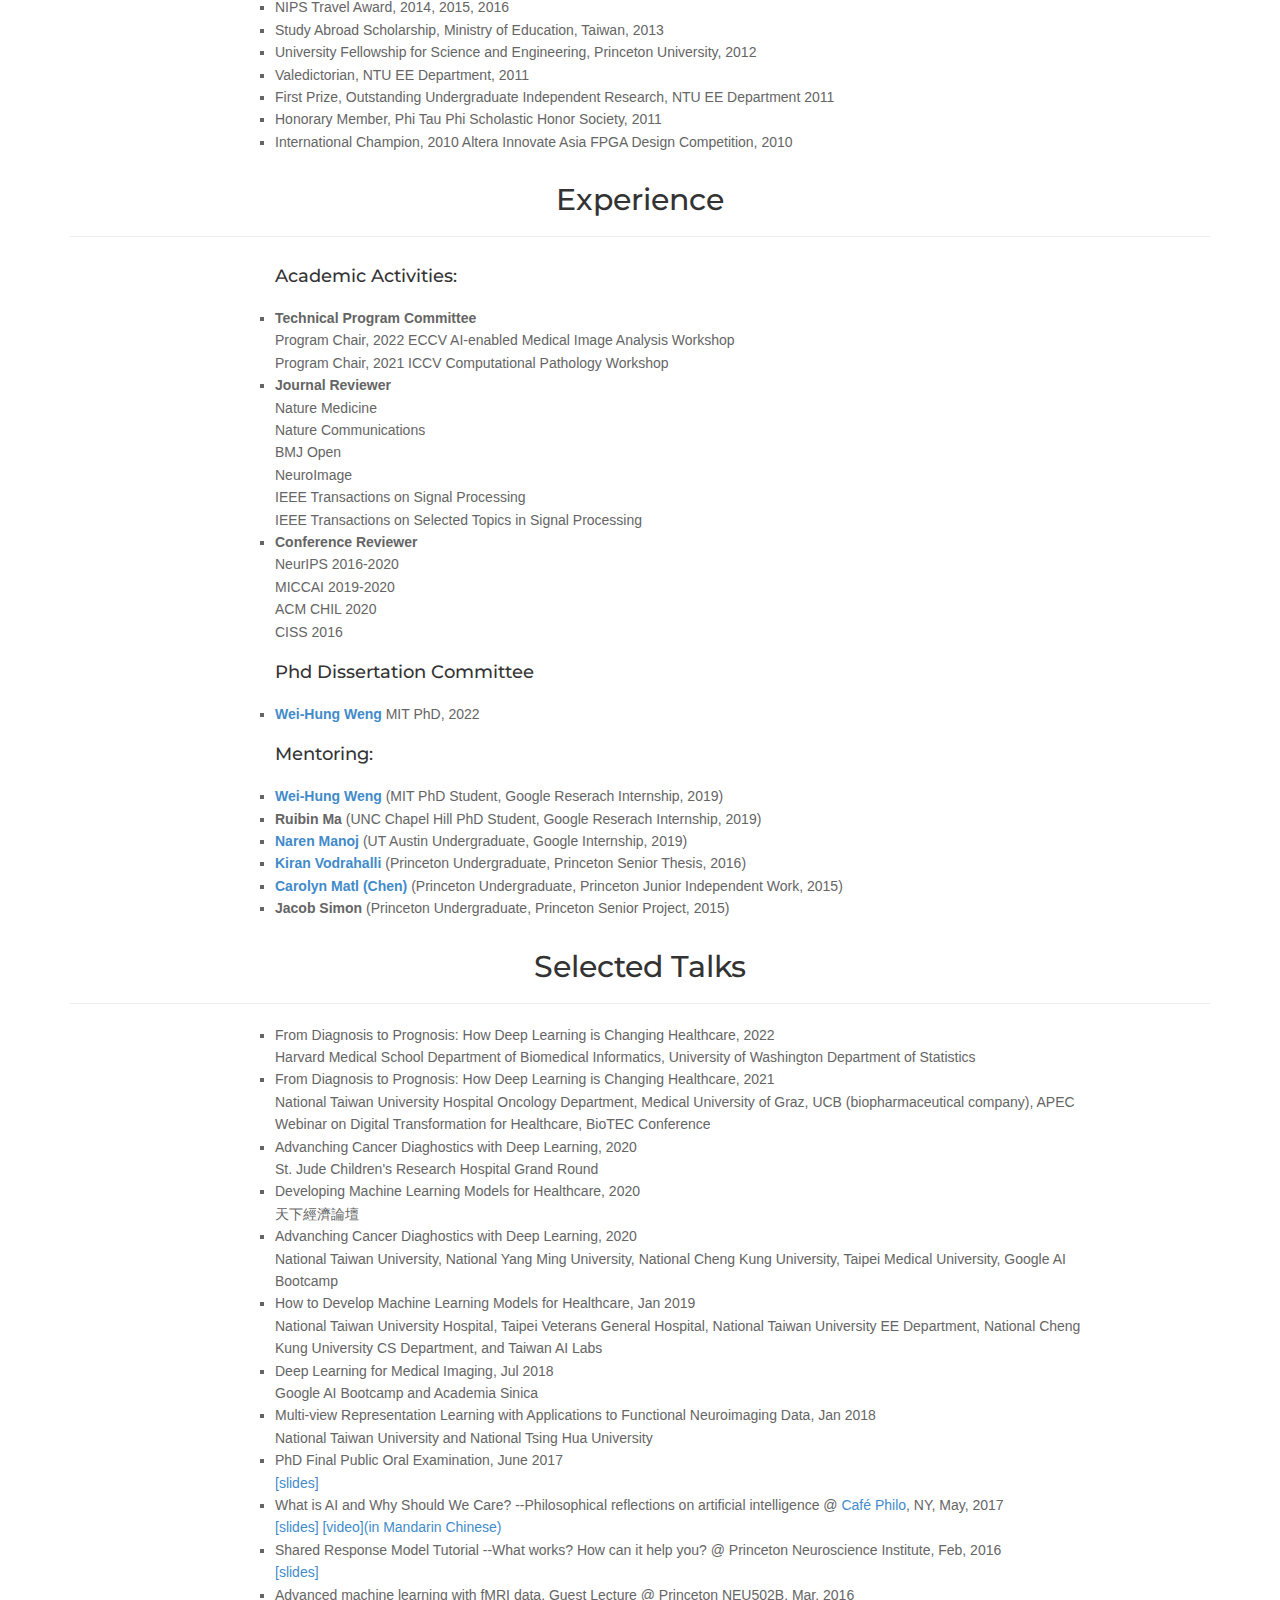
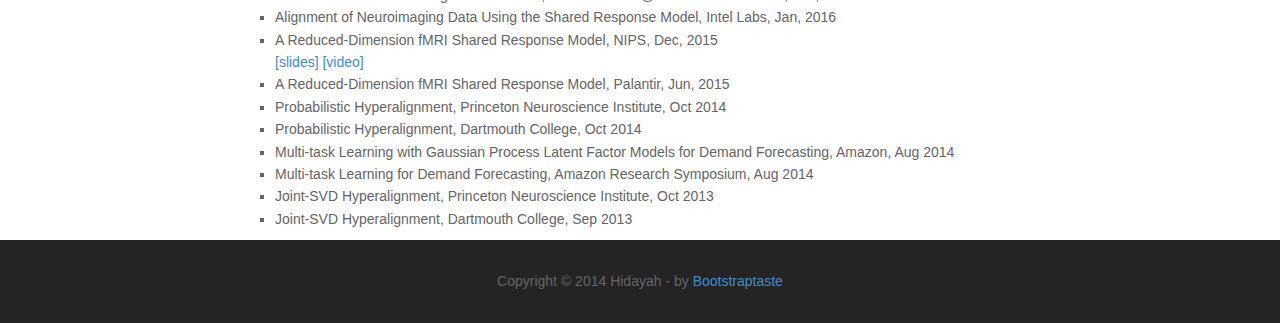
==== commit 8f1bbc2b: "update" ====
--- a/index.html
+++ b/index.html
@@ -80,7 +80,7 @@
             <div class="row">
                 <div class="col-lg-9 col-lg-offset-2">
 
-                    I am a staff software engineer and a tech lead manager of machine learning at <a href="https://health.google/">Google Health</a>. My primary research interests lie in the intersection of machine learning, healthcare, and science. These research has been published in leading scientific, clinical and machine learning venues, including Nature, JAMA, and NeurIPS, and covered by media outlets such as the New York Times, Forbes, and Engadget. Before Google, I did my PhD in Electrical Engineering and Neuroscience at Princeton University and received BS in Electrical Engineering from National Taiwan University. I have worked on several theoretical or applied machine learning projects in various domains, including finance, forecasting, operation reserach, at Princeton, Amazon, Palantir, Intel Labs and Vatic Labs. I was also a recipient of the Google PhD Fellowship.
+                    I am a staff software engineer and a tech lead manager of machine learning at <a href="https://research.google/">Google Research</a> and <a href="https://health.google/">Google Health</a>. My primary research interests lie in the intersection of machine learning, healthcare, and science. These research has been published in leading scientific, clinical and machine learning venues, including Nature, JAMA, and NeurIPS, and covered by media outlets such as the New York Times, Forbes, and Engadget. Before Google, I did my PhD in Electrical Engineering and Neuroscience at Princeton University and received BS in Electrical Engineering from National Taiwan University. I have worked on several theoretical or applied machine learning projects in various domains, including finance, forecasting, operation reserach, at Princeton, Amazon, Palantir, Intel Labs and Vatic Labs. I was also a recipient of the Google PhD Fellowship.
 
                     <div class="col-lg-12 text-center">
                         <h4>email: cameron.ph.chen [at] gmail [dot] com</h4>
